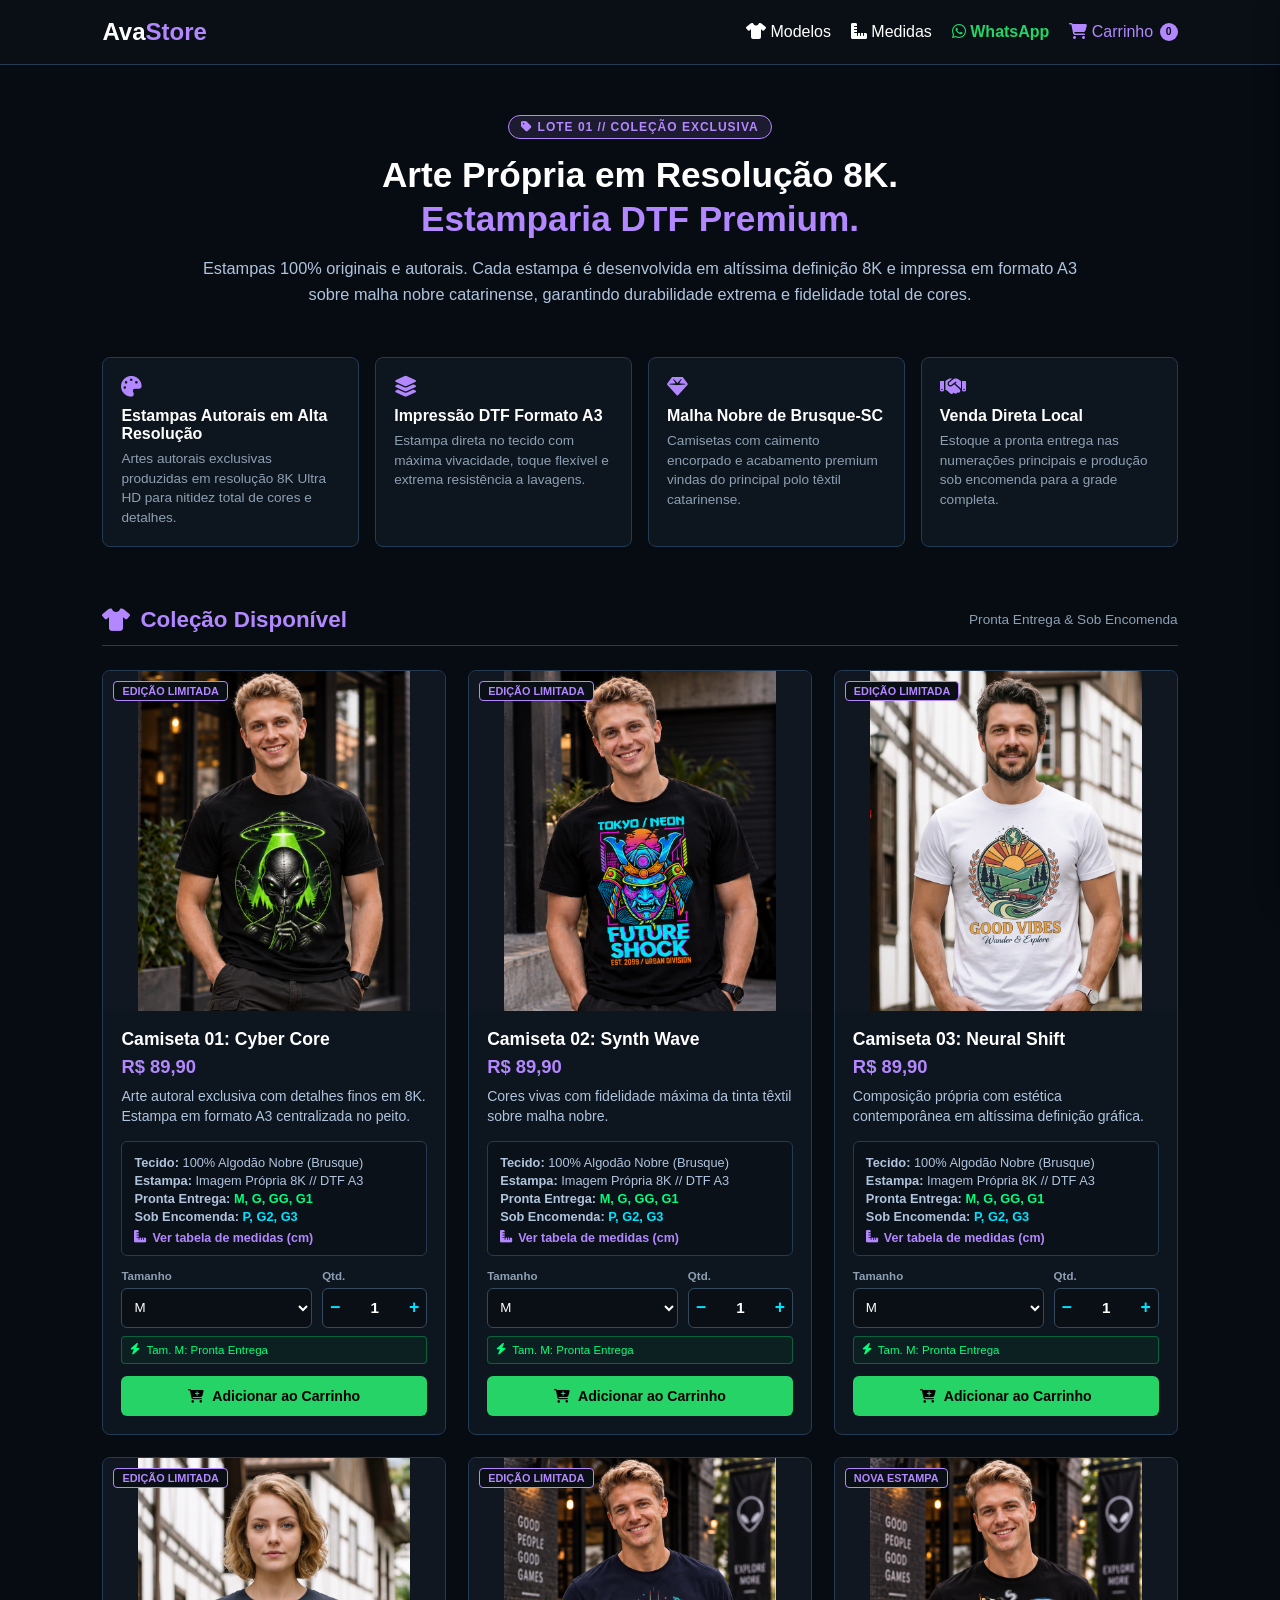
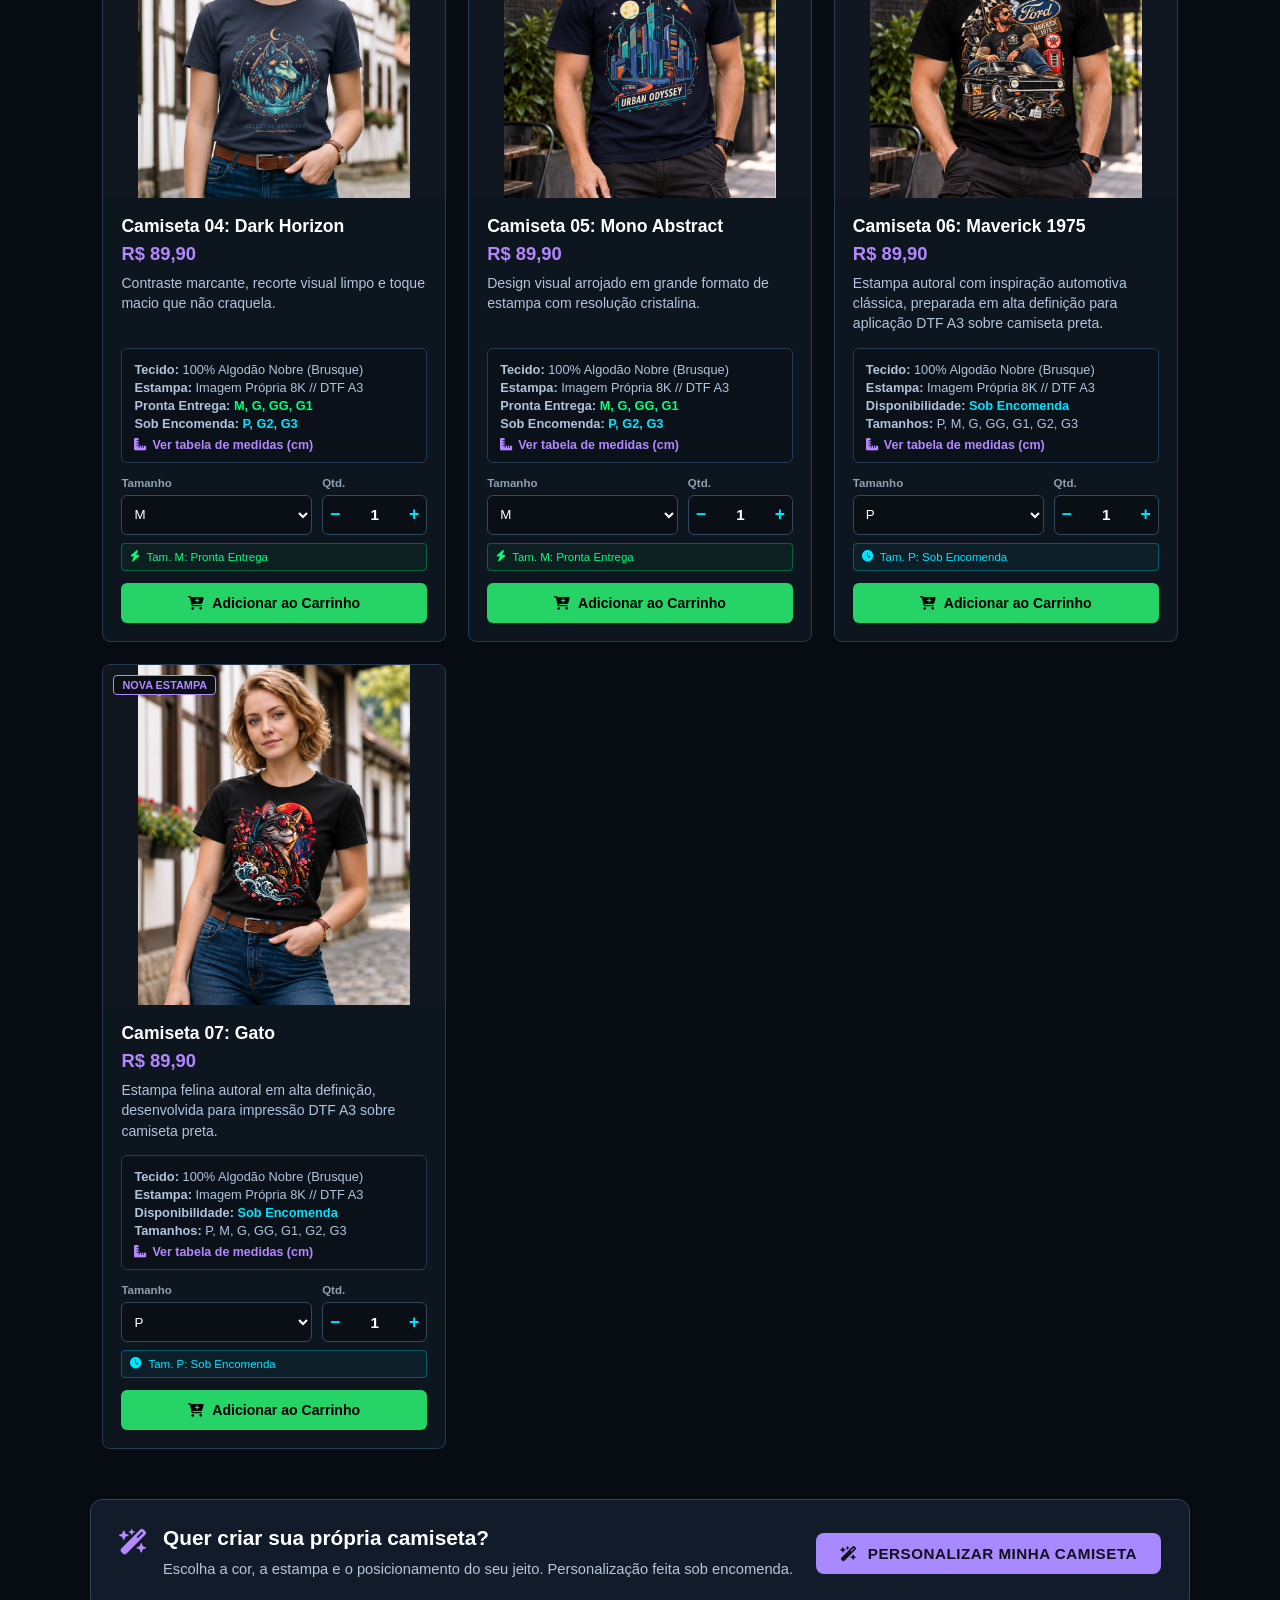
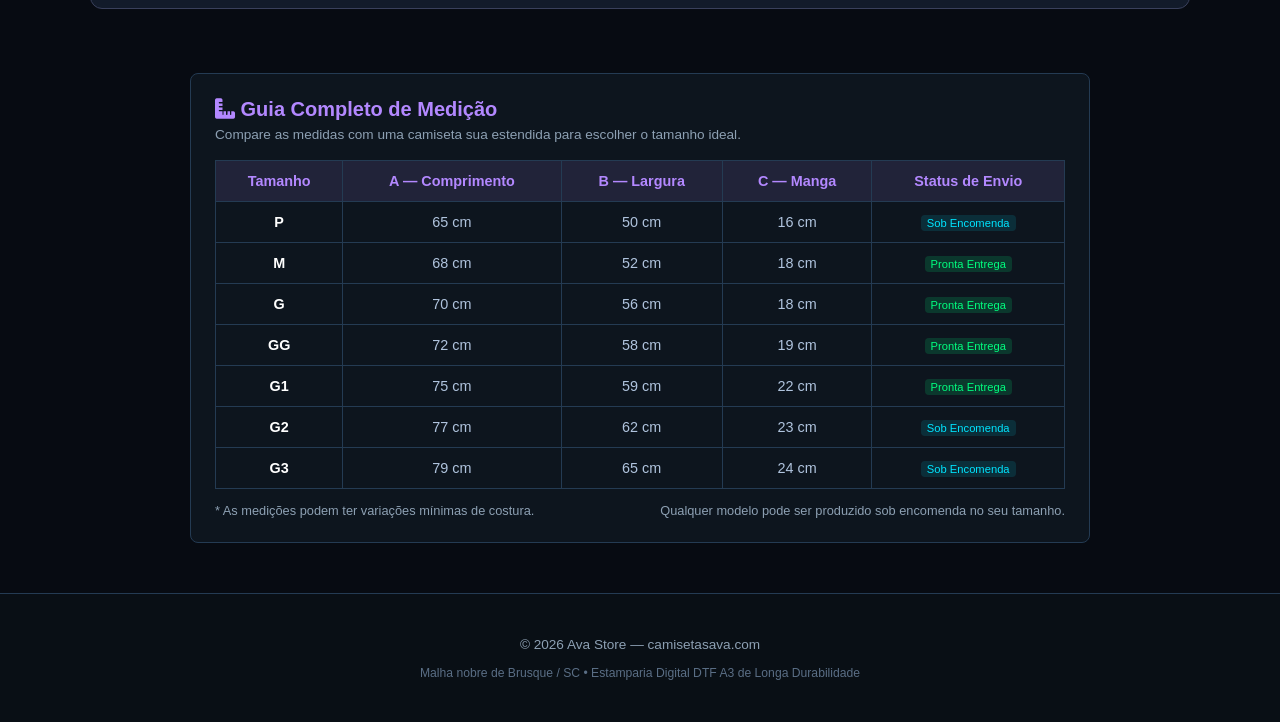
==== index.html @ 1988e378 "Add files via upload" ====
<!DOCTYPE html>
<html lang="pt-BR">
<head>
    <meta charset="UTF-8">
    <meta name="viewport" content="width=device-width, initial-scale=1.0">

    <title>Ava Store | Estampas Autorais & DTF Ultra HD</title>

    <link rel="icon" type="image/x-icon" href="favicon.ico">
    <link rel="shortcut icon" type="image/x-icon" href="favicon.ico">

    <meta property="og:site_name" content="Ava Store">
    <meta property="og:title" content="Ava Store | Estampas Autorais & DTF Ultra HD">
    <meta property="og:description" content="Coleção exclusiva em DTF têxtil de alta definição. Estampas autorais em alta resolução sobre malha nobre.">
    <meta property="og:url" content="https://camisetasava.com/">
    <meta property="og:image" content="https://camisetasava.com/camiseta01.png">
    <meta property="og:type" content="website">
    <meta name="twitter:card" content="summary">

    <link rel="stylesheet" href="style.css">

    <link
        rel="stylesheet"
        href="https://cdnjs.cloudflare.com/ajax/libs/font-awesome/6.4.0/css/all.min.css"
    >

    <style>

        :root {
            --purple-accent: #b388ff;
            --purple-glow: rgba(179,136,255,.25);
            --dark-card: rgba(15,23,32,.85);
            --border-line: #243b53;
        }

        html {
            scroll-behavior: smooth;
        }

        /* =====================================================
           HEADER
        ===================================================== */

        header {
            display:flex;
            justify-content:space-between;
            align-items:center;
            padding:18px 8%;
            background:rgba(10,15,22,.95);
            border-bottom:1px solid #243b53;
            position:relative;
        }

        .nav-links {
            display:flex;
            align-items:center;
            gap:20px;
        }

        .menu-toggle {
            display:none;
            background:none;
            border:none;
            color:#b388ff;
            font-size:1.5rem;
            cursor:pointer;
        }

        .store-cart-count {
            display:inline-flex;
            align-items:center;
            justify-content:center;
            min-width:18px;
            height:18px;
            padding:0 5px;
            margin-left:2px;
            box-sizing:border-box;
            border-radius:20px;
            background:var(--purple-accent);
            color:#0a0f16;
            font-size:.65rem;
            font-weight:800;
            line-height:1;
            vertical-align:middle;
        }

        /* =====================================================
           HERO
        ===================================================== */

        .store-hero {
            padding:50px 8% 30px;
            text-align:center;
            max-width:900px;
            margin:auto;
        }

        .badge-drop {
            display:inline-block;
            background:rgba(179,136,255,.12);
            border:1px solid var(--purple-accent);
            color:var(--purple-accent);
            font-size:.75rem;
            font-weight:700;
            padding:4px 12px;
            border-radius:20px;
            text-transform:uppercase;
            letter-spacing:1px;
            margin-bottom:14px;
        }

        .store-hero h1 {
            font-size:2.2rem;
            color:#fff;
            margin:0 0 14px;
            font-weight:800;
            line-height:1.25;
        }

        .store-hero h1 span {
            color:var(--purple-accent);
        }

        .store-hero p {
            font-size:1.02rem;
            color:#b0c4de;
            line-height:1.6;
            margin:0;
        }

        /* =====================================================
           PROCESSO
        ===================================================== */

        .process-section {
            padding:20px 8% 40px;
            max-width:1100px;
            margin:auto;
        }

        .process-grid {
            display:grid;
            grid-template-columns:repeat(auto-fit,minmax(240px,1fr));
            gap:16px;
        }

        .process-card {
            background:rgba(15,23,32,.85);
            border:1px solid #243b53;
            border-radius:8px;
            padding:18px;
            text-align:left;
        }

        .process-card i {
            font-size:1.3rem;
            color:var(--purple-accent);
            margin-bottom:10px;
            display:block;
        }

        .process-card h4 {
            color:#fff;
            margin:0 0 6px;
            font-size:1rem;
        }

        .process-card p {
            font-size:.85rem;
            color:#8da0b3;
            margin:0;
            line-height:1.45;
        }

        /* =====================================================
           CATÁLOGO
        ===================================================== */

        .catalog-section {
            padding:20px 8% 50px;
            max-width:1100px;
            margin:auto;
        }

        .catalog-header {
            display:flex;
            align-items:center;
            justify-content:space-between;
            margin-bottom:24px;
            border-bottom:1px solid #243b53;
            padding-bottom:12px;
        }

        .catalog-header h2 {
            margin:0;
            color:var(--purple-accent);
            font-size:1.4rem;
            display:flex;
            align-items:center;
            gap:10px;
        }

        .catalog-header span {
            color:#8da0b3;
            font-size:.85rem;
        }

        .catalog-grid {
            display:grid;
            grid-template-columns:repeat(auto-fit,minmax(300px,1fr));
            gap:22px;
        }

        .shirt-card {
            background:rgba(15,23,32,.85);
            border:1px solid #243b53;
            border-radius:8px;
            overflow:hidden;
            display:flex;
            flex-direction:column;
            justify-content:space-between;
            transition:border-color .2s;
        }

        .shirt-card:hover {
            border-color:var(--purple-accent);
        }

        .shirt-thumb {
            width:100%;
            height:340px;
            background:#101721;
            display:flex;
            align-items:center;
            justify-content:center;
            position:relative;
            overflow:hidden;
            cursor:zoom-in;
        }

        .shirt-thumb img {
            width:100%;
            height:100%;
            object-fit:contain;
            padding:10px;
            transition:transform .3s ease;
        }

        .shirt-thumb:hover img {
            transform:scale(1.04);
        }

        .tag-exclusive {
            position:absolute;
            top:10px;
            left:10px;
            background:#0a0f16;
            color:var(--purple-accent);
            border:1px solid var(--purple-accent);
            font-size:.68rem;
            font-weight:700;
            padding:3px 8px;
            border-radius:4px;
            text-transform:uppercase;
            z-index:2;
            pointer-events:none;
        }

        .zoom-hint {
            position:absolute;
            bottom:10px;
            right:10px;
            background:rgba(10,15,22,.8);
            border:1px solid #243b53;
            color:var(--purple-accent);
            font-size:.72rem;
            font-weight:600;
            padding:4px 8px;
            border-radius:4px;
            display:inline-flex;
            align-items:center;
            gap:5px;
            pointer-events:none;
            transition:.2s;
        }

        .shirt-thumb:hover .zoom-hint {
            color:#fff;
            border-color:var(--purple-accent);
        }

        .shirt-content {
            padding:18px;
            display:flex;
            flex-direction:column;
            flex-grow:1;
        }

        .shirt-content h3 {
            color:#fff;
            font-size:1.1rem;
            margin:0 0 6px;
        }

        .shirt-price-tag {
            color:var(--purple-accent);
            font-size:1.15rem;
            font-weight:800;
            margin-bottom:8px;
            display:flex;
            align-items:baseline;
            gap:4px;
        }

        .shirt-price-tag small {
            font-size:.75rem;
            color:#8da0b3;
            font-weight:400;
        }

        .shirt-content .desc {
            font-size:.88rem;
            color:#b0c4de;
            line-height:1.45;
            margin:0 0 14px;
            flex-grow:1;
        }

        .shirt-specs {
            background:rgba(10,15,22,.6);
            border:1px solid #243b53;
            border-radius:6px;
            padding:10px 12px;
            font-size:.8rem;
            color:#b0c4de;
            margin-bottom:14px;
        }

        .shirt-specs div {
            margin:3px 0;
        }

        .badge-pronta-entrega {
            color:#00ff7f;
            font-weight:700;
        }

        .badge-encomenda {
            color:#00e5ff;
            font-weight:600;
        }

        .btn-size-shortcut {
            display:inline-flex;
            align-items:center;
            gap:6px;
            color:var(--purple-accent);
            text-decoration:none;
            font-size:.78rem;
            font-weight:600;
            margin-top:4px;
        }

        .btn-size-shortcut:hover {
            color:#fff;
            text-decoration:underline;
        }

        .product-options {
            display:grid;
            grid-template-columns:1fr 105px;
            gap:10px;
            margin-bottom:8px;
        }

        .product-option label {
            display:block;
            margin-bottom:6px;
            color:#8da0b3;
            font-size:.72rem;
            font-weight:700;
        }

        .product-option select {
            width:100%;
            height:40px;
            box-sizing:border-box;
            background:#0a0f16;
            color:#fff;
            border:1px solid #34495e;
            border-radius:6px;
            padding:8px;
            font-family:inherit;
            outline:none;
            cursor:pointer;
        }

        .product-option select:focus {
            border-color:var(--purple-accent);
        }

        /* Status resumido e enxuto */
        .selected-size-status {
            font-size:.72rem;
            padding:5px 8px;
            border-radius:4px;
            margin-bottom:12px;
            background:rgba(10,15,22,.6);
            border:1px solid #243b53;
            display:flex;
            align-items:center;
            gap:6px;
            min-height:16px;
            white-space:nowrap;
            overflow:hidden;
            text-overflow:ellipsis;
        }

        .selected-size-status.ready {
            color:#00ff7f;
            border-color:rgba(0,255,127,.3);
            background:rgba(0,255,127,.05);
        }

        .selected-size-status.order {
            color:#00e5ff;
            border-color:rgba(0,229,255,.3);
            background:rgba(0,229,255,.05);
        }

        .btn-add-cart {
            width:100%;
            background:#25D366;
            color:#000;
            border:none;
            font-weight:700;
            font-size:.88rem;
            padding:12px;
            border-radius:6px;
            display:flex;
            align-items:center;
            justify-content:center;
            gap:8px;
            cursor:pointer;
            font-family:inherit;
        }

        .btn-add-cart:hover {
            opacity:.9;
        }

        /* =====================================================
           MEDIDAS
        ===================================================== */

        .size-chart-section {
            padding:20px 8% 50px;
            max-width:900px;
            margin:auto;
            scroll-margin-top:80px;
        }

        .size-chart-box {
            background:rgba(15,23,32,.85);
            border:1px solid #243b53;
            border-radius:8px;
            padding:24px;
        }

        .size-chart-header {
            margin-bottom:18px;
        }

        .size-chart-header h3 {
            margin:0 0 6px;
            color:var(--purple-accent);
            font-size:1.25rem;
        }

        .size-chart-header p {
            margin:0;
            font-size:.85rem;
            color:#8da0b3;
        }

        .table-responsive {
            overflow-x:auto;
        }

        .size-table {
            width:100%;
            border-collapse:collapse;
            text-align:center;
            font-size:.9rem;
        }

        .size-table th {
            background:rgba(179,136,255,.12);
            color:var(--purple-accent);
            padding:12px;
            border:1px solid #243b53;
        }

        .size-table td {
            padding:12px;
            border:1px solid #243b53;
            color:#b0c4de;
        }

        .size-table td strong {
            color:#fff;
        }

        .tag-row-pronta {
            font-size:.7rem;
            background:rgba(0,255,127,.15);
            color:#00ff7f;
            padding:2px 6px;
            border-radius:4px;
        }

        .tag-row-encomenda {
            font-size:.7rem;
            background:rgba(0,229,255,.12);
            color:#00e5ff;
            padding:2px 6px;
            border-radius:4px;
        }

        .table-footer-info {
            display:flex;
            justify-content:space-between;
            flex-wrap:wrap;
            margin-top:14px;
            font-size:.8rem;
            color:#8da0b3;
            gap:6px;
        }

        /* =====================================================
           CARRINHO
        ===================================================== */

        .store-cart-overlay {
            position:fixed;
            inset:0;
            background:rgba(0,0,0,.68);
            z-index:4998;
            opacity:0;
            visibility:hidden;
            transition:.25s;
        }

        .store-cart-overlay.active {
            opacity:1;
            visibility:visible;
        }

        .store-cart-panel {
            position:fixed;
            top:0;
            right:-460px;
            width:min(440px,94vw);
            height:100vh;
            background:#0d141d;
            border-left:1px solid #243b53;
            z-index:4999;
            display:flex;
            flex-direction:column;
            transition:right .28s ease;
            box-shadow:-10px 0 30px rgba(0,0,0,.35);
        }

        .store-cart-panel.active {
            right:0;
        }

        .store-cart-header {
            flex:0 0 auto;
            display:flex;
            justify-content:space-between;
            align-items:center;
            padding:18px;
            border-bottom:1px solid #243b53;
        }

        .store-cart-header h3 {
            margin:0;
            color:var(--purple-accent);
            font-size:1.05rem;
        }

        .store-cart-close {
            background:none;
            border:none;
            color:#fff;
            font-size:1.25rem;
            cursor:pointer;
        }

        .mobile-cart-steps {
            display:none;
        }

        .cart-step-items {
            flex:1;
            min-height:0;
            display:flex;
            flex-direction:column;
        }

        .store-cart-items {
            flex:1;
            min-height:0;
            overflow-y:auto;
            padding:14px;
            -webkit-overflow-scrolling:touch;
        }

        .store-cart-empty {
            text-align:center;
            color:#8da0b3;
            padding:45px 15px;
            line-height:1.6;
        }

        .store-cart-empty i {
            display:block;
            font-size:2rem;
            color:#526477;
            margin-bottom:12px;
        }

        .store-cart-item {
            background:rgba(15,23,32,.9);
            border:1px solid #243b53;
            border-radius:6px;
            padding:11px;
            margin-bottom:9px;
        }

        .store-cart-item-top {
            display:flex;
            justify-content:space-between;
            gap:10px;
            align-items:flex-start;
        }

        .store-cart-item h4 {
            color:#fff;
            margin:0 0 6px;
            font-size:.88rem;
        }

        .store-cart-item-info {
            color:#9db0c3;
            font-size:.76rem;
            line-height:1.55;
        }

        /* Tags de disponibilidade no carrinho */
        .store-cart-badge {
            display:inline-flex;
            align-items:center;
            gap:5px;
            font-size:.7rem;
            font-weight:700;
            padding:2px 8px;
            border-radius:4px;
            margin-top:4px;
        }

        .store-cart-ready {
            color:#00ff7f;
            background:rgba(0,255,127,.12);
            border:1px solid rgba(0,255,127,.3);
        }

        .store-cart-order {
            color:#00e5ff;
            background:rgba(0,229,255,.12);
            border:1px solid rgba(0,229,255,.3);
        }

        .store-cart-remove {
            background:none;
            border:none;
            color:#ff647c;
            cursor:pointer;
            padding:5px;
        }

        .cart-items-footer {
            flex:0 0 auto;
            border-top:1px solid #243b53;
            background:#0a1017;
            padding:15px;
        }

        .store-cart-total {
            display:flex;
            justify-content:space-between;
            gap:10px;
            color:#b0c4de;
            font-size:.84rem;
            margin-bottom:6px;
        }

        .store-cart-subtotal {
            display:flex;
            justify-content:space-between;
            gap:10px;
            color:#fff;
            font-size:.95rem;
            font-weight:700;
            margin-bottom:12px;
            padding-top:6px;
            border-top:1px dashed #243b53;
        }

        .mobile-continue-button {
            display:none;
        }

        /* =====================================================
           ETAPA 2 - ENTREGA
        ===================================================== */

        .cart-step-delivery {
            flex:0 0 auto;
            border-top:1px solid #243b53;
            background:#0a1017;
            padding:15px;
        }

        .delivery-title {
            display:none;
        }

        .store-customer-fields {
            display:grid;
            grid-template-columns:1fr 1fr;
            gap:8px;
            margin-bottom:9px;
        }

        .store-customer-field {
            min-width:0;
        }

        .store-customer-field.full {
            grid-column:1 / -1;
        }

        .store-customer-fields input {
            width:100%;
            min-width:0;
            box-sizing:border-box;
            padding:10px;
            background:#101721;
            border:1px solid #34495e;
            border-radius:5px;
            color:#fff;
            outline:none;
            font-family:inherit;
        }

        .store-customer-fields input:focus {
            border-color:var(--purple-accent);
        }

        .store-customer-fields input::placeholder {
            color:#71869a;
        }

        .cep-status {
            grid-column:1 / -1;
            min-height:16px;
            margin:-1px 2px 2px;
            color:#8da0b3;
            font-size:.7rem;
            line-height:1.3;
        }

        .cep-status.searching {
            color:#b388ff;
        }

        .cep-status.success {
            color:#00ff7f;
        }

        .cep-status.warning {
            color:#00e5ff;
        }

        .cep-status.error {
            color:#ff7b8d;
        }

        .store-checkout,
        .mobile-continue-button {
            width:100%;
            border:0;
            border-radius:6px;
            background:#25D366;
            color:#000;
            padding:12px;
            font-weight:800;
            cursor:pointer;
            align-items:center;
            justify-content:center;
            gap:8px;
            font-family:inherit;
        }

        .mobile-back-button {
            display:none;
            width:100%;
            border:1px solid #34495e;
            border-radius:6px;
            background:#101721;
            color:#b0c4de;
            padding:11px;
            font-weight:700;
            cursor:pointer;
            align-items:center;
            justify-content:center;
            gap:8px;
            font-family:inherit;
            margin-bottom:8px;
        }

        .store-clear-cart {
            width:100%;
            margin-top:7px;
            padding:7px;
            background:none;
            border:0;
            color:#71869a;
            cursor:pointer;
            font-family:inherit;
            font-size:.75rem;
        }

        /* =====================================================
           MODAL DE ZOOM EM ALTA DEFINIÇÃO
        ===================================================== */

        .zoom-modal {
            position:fixed;
            inset:0;
            background:rgba(4,7,12,.92);
            backdrop-filter:blur(8px);
            z-index:9999;
            display:flex;
            flex-direction:column;
            align-items:center;
            justify-content:center;
            opacity:0;
            visibility:hidden;
            transition:.22s ease;
            padding:20px;
            box-sizing:border-box;
        }

        .zoom-modal.active {
            opacity:1;
            visibility:visible;
        }

        .zoom-modal-close {
            position:absolute;
            top:20px;
            right:25px;
            background:rgba(15,23,32,.8);
            border:1px solid #243b53;
            color:#fff;
            font-size:1.4rem;
            width:44px;
            height:44px;
            border-radius:50%;
            display:flex;
            align-items:center;
            justify-content:center;
            cursor:pointer;
            transition:.2s;
        }

        .zoom-modal-close:hover {
            color:var(--purple-accent);
            border-color:var(--purple-accent);
        }

        .zoom-modal-content {
            max-width:min(900px, 92vw);
            max-height:80vh;
            display:flex;
            align-items:center;
            justify-content:center;
        }

        .zoom-modal-content img {
            max-width:100%;
            max-height:78vh;
            object-fit:contain;
            border-radius:8px;
            box-shadow:0 15px 40px rgba(0,0,0,.6);
            border:1px solid #243b53;
        }

        .zoom-modal-caption {
            margin-top:14px;
            color:#b0c4de;
            font-size:.9rem;
            text-align:center;
            display:flex;
            flex-direction:column;
            align-items:center;
            gap:4px;
        }

        .zoom-modal-caption strong {
            color:#fff;
            font-size:1.05rem;
        }

        /* =====================================================
           TOAST
        ===================================================== */

        .store-toast {
            position:fixed;
            left:50%;
            bottom:24px;
            transform:translate(-50%,20px);
            background:#141e29;
            border:1px solid var(--purple-accent);
            color:#fff;
            border-radius:6px;
            padding:10px 16px;
            z-index:6000;
            opacity:0;
            visibility:hidden;
            transition:.22s;
            font-size:.82rem;
        }

        .store-toast.active {
            opacity:1;
            visibility:visible;
            transform:translate(-50%,0);
        }

        /* =====================================================
           FOOTER
        ===================================================== */

        footer {
            padding:30px 8%;
            text-align:center;
            border-top:1px solid #243b53;
            font-size:.85rem;
            color:#8da0b3;
            background:rgba(10,15,22,.95);
        }

        footer a {
            color:var(--purple-accent);
            text-decoration:none;
        }

        /* =====================================================
           MOBILE
        ===================================================== */

        @media (max-width:768px) {

            .menu-toggle {
                display:block;
            }

            .nav-links {
                display:none;
                flex-direction:column;
                position:absolute;
                top:100%;
                left:0;
                width:100%;
                background:rgba(10,15,22,.98);
                border-bottom:1px solid #243b53;
                padding:20px 0;
                gap:16px;
                text-align:center;
                box-shadow:0 10px 20px rgba(0,0,0,.5);
                z-index:1000;
            }

            .nav-links.active {
                display:flex;
            }

            .store-hero h1 {
                font-size:1.7rem;
            }

            .size-chart-box {
                padding:16px;
            }

            .product-options {
                grid-template-columns:1fr 95px;
            }

            .store-cart-panel {
                top:0;
                right:-100%;
                width:100%;
                max-width:none;
                height:100vh;
                height:100dvh;
                border-left:none;
                box-shadow:none;
            }

            .store-cart-panel.active {
                right:0;
            }

            .store-cart-header {
                padding:16px 18px;
            }

            .mobile-cart-steps {
                display:flex;
                flex:0 0 auto;
                align-items:center;
                justify-content:center;
                gap:9px;
                padding:10px 15px;
                border-bottom:1px solid #243b53;
                background:#0a1017;
                font-size:.72rem;
                font-weight:700;
            }

            .mobile-step {
                color:#607589;
                transition:.2s;
            }

            .mobile-step.active {
                color:var(--purple-accent);
            }

            .mobile-step-separator {
                color:#415365;
                font-size:.65rem;
            }

            .cart-step-items {
                display:flex;
                flex:1;
                min-height:0;
                flex-direction:column;
            }

            .store-cart-items {
                flex:1;
                min-height:0;
                overflow-y:auto;
                padding:14px 16px;
                -webkit-overflow-scrolling:touch;
            }

            .cart-items-footer {
                flex:0 0 auto;
                padding:14px 16px;
                padding-bottom: calc(14px + env(safe-area-inset-bottom));
            }

            .mobile-continue-button {
                display:flex;
            }

            .cart-step-delivery {
                display:none;
                flex:1;
                min-height:0;
                overflow-y:auto;
                border-top:0;
                padding:18px 16px;
                padding-bottom: calc(20px + env(safe-area-inset-bottom));
                -webkit-overflow-scrolling:touch;
            }

            .store-cart-panel.mobile-delivery-mode .cart-step-items {
                display:none;
            }

            .store-cart-panel.mobile-delivery-mode .cart-step-delivery {
                display:block;
            }

            .delivery-title {
                display:block;
                color:#fff;
                font-size:.95rem;
                margin:0 0 14px;
            }

            .delivery-title i {
                color:var(--purple-accent);
                margin-right:6px;
            }

            .store-customer-fields {
                grid-template-columns:1fr;
                gap:9px;
            }

            .store-customer-field.full,
            .cep-status {
                grid-column:auto;
            }

            .mobile-back-button {
                display:flex;
            }

            .store-checkout {
                margin-top:4px;
            }

            .store-clear-cart {
                display:none;
            }

            .store-toast {
                bottom: calc(18px + env(safe-area-inset-bottom));
                width:calc(100% - 40px);
                box-sizing:border-box;
                text-align:center;
            }
        }

    </style>
</head>

<body>

<!-- =========================================================
     HEADER
========================================================= -->

<header>

    <div class="logo-text">
        Ava<span style="color:#b388ff;">Store</span>
    </div>

    <button
        class="menu-toggle"
        id="menuToggle"
        aria-label="Abrir Menu"
    >
        <i class="fa-solid fa-bars"></i>
    </button>

    <nav class="nav-links" id="navLinks">

        <a href="#catalogo" style="color:white;text-decoration:none;">
            <i class="fa-solid fa-shirt"></i>
            Modelos
        </a>

        <a href="#tabela-medidas" style="color:white;text-decoration:none;">
            <i class="fa-solid fa-ruler-combined"></i>
            Medidas
        </a>

        <a
            href="https://api.whatsapp.com/send?phone=554788714125"
            target="_blank"
            rel="noopener noreferrer"
            style="color:#25D366;text-decoration:none;font-weight:bold;"
        >
            <i class="fa-brands fa-whatsapp"></i>
            WhatsApp
        </a>

        <a
            href="#"
            id="openCartButton"
            style="color:#b388ff;text-decoration:none;"
            aria-label="Abrir carrinho"
        >
            <i class="fa-solid fa-cart-shopping"></i>
            Carrinho
            <span id="cartCount" class="store-cart-count">0</span>
        </a>

    </nav>

</header>

<!-- =========================================================
     HERO
========================================================= -->

<section class="store-hero">

    <span class="badge-drop">
        <i class="fa-solid fa-tag"></i>
        Lote 01 // Coleção Exclusiva
    </span>

    <h1>
        Arte Própria em Resolução 8K.<br>
        <span>Estamparia DTF Premium.</span>
    </h1>

    <p>
        Estampas 100% originais e autorais. Cada estampa é desenvolvida
        em altíssima definição 8K e impressa em formato A3 sobre malha
        nobre catarinense, garantindo durabilidade extrema e fidelidade
        total de cores.
    </p>

</section>

<!-- =========================================================
     PROCESSO
========================================================= -->

<section class="process-section">

    <div class="process-grid">

        <div class="process-card">
            <i class="fa-solid fa-palette"></i>
            <h4>Estampas Autorais em Alta Resolução</h4>
            <p>
                Artes autorais exclusivas produzidas em resolução 8K Ultra HD
                para nitidez total de cores e detalhes.
            </p>
        </div>

        <div class="process-card">
            <i class="fa-solid fa-layer-group"></i>
            <h4>Impressão DTF Formato A3</h4>
            <p>
                Estampa direta no tecido com máxima vivacidade, toque flexível
                e extrema resistência a lavagens.
            </p>
        </div>

        <div class="process-card">
            <i class="fa-solid fa-gem"></i>
            <h4>Malha Nobre de Brusque-SC</h4>
            <p>
                Camisetas com caimento encorpado e acabamento premium vindas
                do principal polo têxtil catarinense.
            </p>
        </div>

        <div class="process-card">
            <i class="fa-solid fa-handshake"></i>
            <h4>Venda Direta Local</h4>
            <p>
                Estoque a pronta entrega nas numerações principais e produção
                sob encomenda para a grade completa.
            </p>
        </div>

    </div>

</section>

<!-- =========================================================
     CATÁLOGO
========================================================= -->

<section id="catalogo" class="catalog-section">

    <div class="catalog-header">

        <h2>
            <i class="fa-solid fa-shirt"></i>
            Coleção Disponível
        </h2>

        <span>
            Pronta Entrega & Sob Encomenda
        </span>

    </div>

    <div class="catalog-grid">

        <!-- =================================================
             CAMISETA 01
        ================================================= -->
        <div
            class="shirt-card"
            data-id="01"
            data-name="Cyber Core"
            data-color="Azul-marinho"
            data-stock-model="true"
            data-price="89.90"
        >

            <div class="shirt-thumb" title="Clique para ampliar detalhes da estampa">

                <span class="tag-exclusive">
                    Edição Limitada
                </span>

                <img
                    src="camiseta01.png"
                    alt="Camiseta 01 - Cyber Core"
                    loading="lazy"
                    decoding="async"
                    onerror="this.src='https://placehold.co/600x750/141b24/b388ff?text=Camiseta+01'"
                >

            </div>

            <div class="shirt-content">

                <h3>Camiseta 01: Cyber Core</h3>

                <div class="shirt-price-tag">
                    R$ 89,90 <small>(P ao GG) · R$ 99,90 (G1 ao G3)</small>
                </div>

                <p class="desc">
                    Arte autoral exclusiva com detalhes finos em 8K.
                    Estampa em formato A3 centralizada no peito.
                </p>

                <div class="shirt-specs">

                    <div>
                        <strong>Tecido:</strong>
                        100% Algodão Nobre (Brusque)
                    </div>

                    <div>
                        <strong>Estampa:</strong>
                        Imagem Própria 8K // DTF A3
                    </div>

                    <div>
                        <strong>Pronta Entrega:</strong>
                        <span class="badge-pronta-entrega">
                            M, G, GG, G1
                        </span>
                    </div>

                    <div>
                        <strong>Sob Encomenda:</strong>
                        <span class="badge-encomenda">
                            P, G2, G3
                        </span>
                    </div>

                    <a href="#tabela-medidas" class="btn-size-shortcut">
                        <i class="fa-solid fa-ruler-combined"></i>
                        Ver tabela de medidas (cm)
                    </a>

                </div>

                <div class="product-options">

                    <div class="product-option">

                        <label>Tamanho</label>

                        <select class="product-size">
                            <option value="P">P</option>
                            <option value="M" selected>M</option>
                            <option value="G">G</option>
                            <option value="GG">GG</option>
                            <option value="G1">G1</option>
                            <option value="G2">G2</option>
                            <option value="G3">G3</option>
                        </select>

                    </div>

                    <div class="product-option">

                        <label>Qtd.</label>

                        <div class="qty-stepper">
                            <button type="button" class="qty-btn btn-minus" aria-label="Diminuir quantidade">−</button>
                            <input class="product-quantity" type="number" value="1" min="1" max="10" readonly>
                            <button type="button" class="qty-btn btn-plus" aria-label="Aumentar quantidade">+</button>
                        </div>

                    </div>

                </div>

                <div class="selected-size-status"></div>

                <button type="button" class="btn-add-cart">
                    <i class="fa-solid fa-cart-plus"></i>
                    Adicionar ao Carrinho
                </button>

            </div>

        </div>

        <!-- =================================================
             CAMISETA 02
        ================================================= -->
        <div
            class="shirt-card"
            data-id="02"
            data-name="Synth Wave"
            data-color="Branca"
            data-stock-model="true"
            data-price="89.90"
        >

            <div class="shirt-thumb" title="Clique para ampliar detalhes da estampa">

                <span class="tag-exclusive">
                    Edição Limitada
                </span>

                <img
                    src="camiseta02.png"
                    alt="Camiseta 02 - Synth Wave"
                    loading="lazy"
                    decoding="async"
                    onerror="this.src='https://placehold.co/600x750/141b24/b388ff?text=Camiseta+02'"
                >

            </div>

            <div class="shirt-content">

                <h3>Camiseta 02: Synth Wave</h3>

                <div class="shirt-price-tag">
                    R$ 89,90 <small>(P ao GG) · R$ 99,90 (G1 ao G3)</small>
                </div>

                <p class="desc">
                    Cores vivas com fidelidade máxima da tinta têxtil
                    sobre malha nobre.
                </p>

                <div class="shirt-specs">

                    <div>
                        <strong>Tecido:</strong>
                        100% Algodão Nobre (Brusque)
                    </div>

                    <div>
                        <strong>Estampa:</strong>
                        Imagem Própria 8K // DTF A3
                    </div>

                    <div>
                        <strong>Pronta Entrega:</strong>
                        <span class="badge-pronta-entrega">
                            M, G, GG, G1
                        </span>
                    </div>

                    <div>
                        <strong>Sob Encomenda:</strong>
                        <span class="badge-encomenda">
                            P, G2, G3
                        </span>
                    </div>

                    <a href="#tabela-medidas" class="btn-size-shortcut">
                        <i class="fa-solid fa-ruler-combined"></i>
                        Ver tabela de medidas (cm)
                    </a>

                </div>

                <div class="product-options">

                    <div class="product-option">

                        <label>Tamanho</label>

                        <select class="product-size">
                            <option value="P">P</option>
                            <option value="M" selected>M</option>
                            <option value="G">G</option>
                            <option value="GG">GG</option>
                            <option value="G1">G1</option>
                            <option value="G2">G2</option>
                            <option value="G3">G3</option>
                        </select>

                    </div>

                    <div class="product-option">

                        <label>Qtd.</label>

                        <div class="qty-stepper">
                            <button type="button" class="qty-btn btn-minus" aria-label="Diminuir quantidade">−</button>
                            <input class="product-quantity" type="number" value="1" min="1" max="10" readonly>
                            <button type="button" class="qty-btn btn-plus" aria-label="Aumentar quantidade">+</button>
                        </div>

                    </div>

                </div>

                <div class="selected-size-status"></div>

                <button type="button" class="btn-add-cart">
                    <i class="fa-solid fa-cart-plus"></i>
                    Adicionar ao Carrinho
                </button>

            </div>

        </div>

        <!-- =================================================
             CAMISETA 03
        ================================================= -->
        <div
            class="shirt-card"
            data-id="03"
            data-name="Neural Shift"
            data-color="Azul-marinho"
            data-stock-model="true"
            data-price="89.90"
        >

            <div class="shirt-thumb" title="Clique para ampliar detalhes da estampa">

                <span class="tag-exclusive">
                    Edição Limitada
                </span>

                <img
                    src="camiseta03.png"
                    alt="Camiseta 03 - Neural Shift"
                    loading="lazy"
                    decoding="async"
                    onerror="this.src='https://placehold.co/600x750/141b24/b388ff?text=Camiseta+03'"
                >

            </div>

            <div class="shirt-content">

                <h3>Camiseta 03: Neural Shift</h3>

                <div class="shirt-price-tag">
                    R$ 89,90 <small>(P ao GG) · R$ 99,90 (G1 ao G3)</small>
                </div>

                <p class="desc">
                    Composição própria com estética contemporânea
                    em altíssima definição gráfica.
                </p>

                <div class="shirt-specs">

                    <div>
                        <strong>Tecido:</strong>
                        100% Algodão Nobre (Brusque)
                    </div>

                    <div>
                        <strong>Estampa:</strong>
                        Imagem Própria 8K // DTF A3
                    </div>

                    <div>
                        <strong>Pronta Entrega:</strong>
                        <span class="badge-pronta-entrega">
                            M, G, GG, G1
                        </span>
                    </div>

                    <div>
                        <strong>Sob Encomenda:</strong>
                        <span class="badge-encomenda">
                            P, G2, G3
                        </span>
                    </div>

                    <a href="#tabela-medidas" class="btn-size-shortcut">
                        <i class="fa-solid fa-ruler-combined"></i>
                        Ver tabela de medidas (cm)
                    </a>

                </div>

                <div class="product-options">

                    <div class="product-option">

                        <label>Tamanho</label>

                        <select class="product-size">
                            <option value="P">P</option>
                            <option value="M" selected>M</option>
                            <option value="G">G</option>
                            <option value="GG">GG</option>
                            <option value="G1">G1</option>
                            <option value="G2">G2</option>
                            <option value="G3">G3</option>
                        </select>

                    </div>

                    <div class="product-option">

                        <label>Qtd.</label>

                        <div class="qty-stepper">
                            <button type="button" class="qty-btn btn-minus" aria-label="Diminuir quantidade">−</button>
                            <input class="product-quantity" type="number" value="1" min="1" max="10" readonly>
                            <button type="button" class="qty-btn btn-plus" aria-label="Aumentar quantidade">+</button>
                        </div>

                    </div>

                </div>

                <div class="selected-size-status"></div>

                <button type="button" class="btn-add-cart">
                    <i class="fa-solid fa-cart-plus"></i>
                    Adicionar ao Carrinho
                </button>

            </div>

        </div>

        <!-- =================================================
             CAMISETA 04
        ================================================= -->
        <div
            class="shirt-card"
            data-id="04"
            data-name="Dark Horizon"
            data-color="Preta"
            data-stock-model="true"
            data-price="89.90"
        >

            <div class="shirt-thumb" title="Clique para ampliar detalhes da estampa">

                <span class="tag-exclusive">
                    Edição Limitada
                </span>

                <img
                    src="camiseta04.png"
                    alt="Camiseta 04 - Dark Horizon"
                    loading="lazy"
                    decoding="async"
                    onerror="this.src='https://placehold.co/600x750/141b24/b388ff?text=Camiseta+04'"
                >

            </div>

            <div class="shirt-content">

                <h3>Camiseta 04: Dark Horizon</h3>

                <div class="shirt-price-tag">
                    R$ 89,90 <small>(P ao GG) · R$ 99,90 (G1 ao G3)</small>
                </div>

                <p class="desc">
                    Contraste marcante, recorte visual limpo
                    e toque macio que não craquela.
                </p>

                <div class="shirt-specs">

                    <div>
                        <strong>Tecido:</strong>
                        100% Algodão Nobre (Brusque)
                    </div>

                    <div>
                        <strong>Estampa:</strong>
                        Imagem Própria 8K // DTF A3
                    </div>

                    <div>
                        <strong>Pronta Entrega:</strong>
                        <span class="badge-pronta-entrega">
                            M, G, GG, G1
                        </span>
                    </div>

                    <div>
                        <strong>Sob Encomenda:</strong>
                        <span class="badge-encomenda">
                            P, G2, G3
                        </span>
                    </div>

                    <a href="#tabela-medidas" class="btn-size-shortcut">
                        <i class="fa-solid fa-ruler-combined"></i>
                        Ver tabela de medidas (cm)
                    </a>

                </div>

                <div class="product-options">

                    <div class="product-option">

                        <label>Tamanho</label>

                        <select class="product-size">
                            <option value="P">P</option>
                            <option value="M" selected>M</option>
                            <option value="G">G</option>
                            <option value="GG">GG</option>
                            <option value="G1">G1</option>
                            <option value="G2">G2</option>
                            <option value="G3">G3</option>
                        </select>

                    </div>

                    <div class="product-option">

                        <label>Qtd.</label>

                        <div class="qty-stepper">
                            <button type="button" class="qty-btn btn-minus" aria-label="Diminuir quantidade">−</button>
                            <input class="product-quantity" type="number" value="1" min="1" max="10" readonly>
                            <button type="button" class="qty-btn btn-plus" aria-label="Aumentar quantidade">+</button>
                        </div>

                    </div>

                </div>

                <div class="selected-size-status"></div>

                <button type="button" class="btn-add-cart">
                    <i class="fa-solid fa-cart-plus"></i>
                    Adicionar ao Carrinho
                </button>

            </div>

        </div>

        <!-- =================================================
             CAMISETA 05
        ================================================= -->
        <div
            class="shirt-card"
            data-id="05"
            data-name="Mono Abstract"
            data-color="Preta"
            data-stock-model="true"
            data-price="89.90"
        >

            <div class="shirt-thumb" title="Clique para ampliar detalhes da estampa">

                <span class="tag-exclusive">
                    Edição Limitada
                </span>

                <img
                    src="camiseta05.png"
                    alt="Camiseta 05 - Mono Abstract"
                    loading="lazy"
                    decoding="async"
                    onerror="this.src='https://placehold.co/600x750/141b24/b388ff?text=Camiseta+05'"
                >

            </div>

            <div class="shirt-content">

                <h3>Camiseta 05: Mono Abstract</h3>

                <div class="shirt-price-tag">
                    R$ 89,90 <small>(P ao GG) · R$ 99,90 (G1 ao G3)</small>
                </div>

                <p class="desc">
                    Design visual arrojado em grande formato
                    de estampa com resolução cristalina.
                </p>

                <div class="shirt-specs">

                    <div>
                        <strong>Tecido:</strong>
                        100% Algodão Nobre (Brusque)
                    </div>

                    <div>
                        <strong>Estampa:</strong>
                        Imagem Própria 8K // DTF A3
                    </div>

                    <div>
                        <strong>Pronta Entrega:</strong>
                        <span class="badge-pronta-entrega">
                            M, G, GG, G1
                        </span>
                    </div>

                    <div>
                        <strong>Sob Encomenda:</strong>
                        <span class="badge-encomenda">
                            P, G2, G3
                        </span>
                    </div>

                    <a href="#tabela-medidas" class="btn-size-shortcut">
                        <i class="fa-solid fa-ruler-combined"></i>
                        Ver tabela de medidas (cm)
                    </a>

                </div>

                <div class="product-options">

                    <div class="product-option">

                        <label>Tamanho</label>

                        <select class="product-size">
                            <option value="P">P</option>
                            <option value="M" selected>M</option>
                            <option value="G">G</option>
                            <option value="GG">GG</option>
                            <option value="G1">G1</option>
                            <option value="G2">G2</option>
                            <option value="G3">G3</option>
                        </select>

                    </div>

                    <div class="product-option">

                        <label>Qtd.</label>

                        <div class="qty-stepper">
                            <button type="button" class="qty-btn btn-minus" aria-label="Diminuir quantidade">−</button>
                            <input class="product-quantity" type="number" value="1" min="1" max="10" readonly>
                            <button type="button" class="qty-btn btn-plus" aria-label="Aumentar quantidade">+</button>
                        </div>

                    </div>

                </div>

                <div class="selected-size-status"></div>

                <button type="button" class="btn-add-cart">
                    <i class="fa-solid fa-cart-plus"></i>
                    Adicionar ao Carrinho
                </button>

            </div>

        </div>

        <!-- =================================================
             CAMISETA 06
        ================================================= -->
        <div
            class="shirt-card"
            data-id="06"
            data-name="Maverick 1975"
            data-color="Preta"
            data-stock-model="false"
            data-price="89.90"
        >

            <div class="shirt-thumb" title="Clique para ampliar detalhes da estampa">

                <span class="tag-exclusive">
                    Nova Estampa
                </span>

                <img
                    src="camiseta06.png"
                    alt="Camiseta 06 - Maverick 1975"
                    loading="lazy"
                    decoding="async"
                    onerror="this.src='https://placehold.co/600x750/141b24/b388ff?text=Camiseta+06'"
                >

            </div>

            <div class="shirt-content">

                <h3>Camiseta 06: Maverick 1975</h3>

                <div class="shirt-price-tag">
                    R$ 89,90 <small>(P ao GG) · R$ 99,90 (G1 ao G3)</small>
                </div>

                <p class="desc">
                    Estampa autoral com inspiração automotiva clássica,
                    preparada em alta definição para aplicação DTF A3
                    sobre camiseta preta.
                </p>

                <div class="shirt-specs">

                    <div>
                        <strong>Tecido:</strong>
                        100% Algodão Nobre (Brusque)
                    </div>

                    <div>
                        <strong>Estampa:</strong>
                        Imagem Própria 8K // DTF A3
                    </div>

                    <div>
                        <strong>Disponibilidade:</strong>
                        <span class="badge-encomenda">
                            Sob Encomenda
                        </span>
                    </div>

                    <div>
                        <strong>Tamanhos:</strong>
                        P, M, G, GG, G1, G2, G3
                    </div>

                    <a href="#tabela-medidas" class="btn-size-shortcut">
                        <i class="fa-solid fa-ruler-combined"></i>
                        Ver tabela de medidas (cm)
                    </a>

                </div>

                <div class="product-options">

                    <div class="product-option">

                        <label>Tamanho</label>

                        <select class="product-size">
                            <option value="P" selected>P</option>
                            <option value="M">M</option>
                            <option value="G">G</option>
                            <option value="GG">GG</option>
                            <option value="G1">G1</option>
                            <option value="G2">G2</option>
                            <option value="G3">G3</option>
                        </select>

                    </div>

                    <div class="product-option">

                        <label>Qtd.</label>

                        <div class="qty-stepper">
                            <button type="button" class="qty-btn btn-minus" aria-label="Diminuir quantidade">−</button>
                            <input class="product-quantity" type="number" value="1" min="1" max="10" readonly>
                            <button type="button" class="qty-btn btn-plus" aria-label="Aumentar quantidade">+</button>
                        </div>

                    </div>

                </div>

                <div class="selected-size-status"></div>

                <button type="button" class="btn-add-cart">
                    <i class="fa-solid fa-cart-plus"></i>
                    Adicionar ao Carrinho
                </button>

            </div>

        </div>

        <!-- =================================================
             CAMISETA 07
        ================================================= -->
        <div
            class="shirt-card"
            data-id="07"
            data-name="Gato"
            data-color="Preta"
            data-stock-model="false"
            data-price="89.90"
        >

            <div class="shirt-thumb" title="Clique para ampliar detalhes da estampa">

                <span class="tag-exclusive">
                    Nova Estampa
                </span>

                <img
                    src="camiseta07.png"
                    alt="Camiseta 07 - Gato"
                    loading="lazy"
                    decoding="async"
                    onerror="this.src='https://placehold.co/600x750/141b24/b388ff?text=Camiseta+07'"
                >

            </div>

            <div class="shirt-content">

                <h3>Camiseta 07: Gato</h3>

                <div class="shirt-price-tag">
                    R$ 89,90 <small>(P ao GG) · R$ 99,90 (G1 ao G3)</small>
                </div>

                <p class="desc">
                    Estampa felina autoral em alta definição,
                    desenvolvida para impressão DTF A3 sobre camiseta preta.
                </p>

                <div class="shirt-specs">

                    <div>
                        <strong>Tecido:</strong>
                        100% Algodão Nobre (Brusque)
                    </div>

                    <div>
                        <strong>Estampa:</strong>
                        Imagem Própria 8K // DTF A3
                    </div>

                    <div>
                        <strong>Disponibilidade:</strong>
                        <span class="badge-encomenda">
                            Sob Encomenda
                        </span>
                    </div>

                    <div>
                        <strong>Tamanhos:</strong>
                        P, M, G, GG, G1, G2, G3
                    </div>

                    <a href="#tabela-medidas" class="btn-size-shortcut">
                        <i class="fa-solid fa-ruler-combined"></i>
                        Ver tabela de medidas (cm)
                    </a>

                </div>

                <div class="product-options">

                    <div class="product-option">

                        <label>Tamanho</label>

                        <select class="product-size">
                            <option value="P" selected>P</option>
                            <option value="M">M</option>
                            <option value="G">G</option>
                            <option value="GG">GG</option>
                            <option value="G1">G1</option>
                            <option value="G2">G2</option>
                            <option value="G3">G3</option>
                        </select>

                    </div>

                    <div class="product-option">

                        <label>Qtd.</label>

                        <div class="qty-stepper">
                            <button type="button" class="qty-btn btn-minus" aria-label="Diminuir quantidade">−</button>
                            <input class="product-quantity" type="number" value="1" min="1" max="10" readonly>
                            <button type="button" class="qty-btn btn-plus" aria-label="Aumentar quantidade">+</button>
                        </div>

                    </div>

                </div>

                <div class="selected-size-status"></div>

                <button type="button" class="btn-add-cart">
                    <i class="fa-solid fa-cart-plus"></i>
                    Adicionar ao Carrinho
                </button>

            </div>

        </div>

    </div>

</section>

<!-- =========================================================
     ACESSO À PERSONALIZAÇÃO (APÓS O CATÁLOGO)
========================================================= -->
<section aria-label="Personalização de camisetas" style="max-width:1100px;margin:0 auto 44px;padding:0 20px;">
    <div style="display:flex;flex-wrap:wrap;align-items:center;justify-content:space-between;gap:20px;padding:26px 28px;background:#121b2a;border:1px solid #39405b;border-radius:12px;">
        <div style="display:flex;align-items:flex-start;gap:15px;flex:1 1 270px;">
            <i class="fa-solid fa-wand-magic-sparkles" aria-hidden="true" style="font-size:1.6rem;color:#b58aff;margin-top:3px;"></i>
            <div>
                <h2 style="margin:0 0 8px;color:#fff;font-size:1.3rem;">Quer criar sua própria camiseta?</h2>
                <p style="margin:0;color:#b6c6db;line-height:1.6;font-size:.92rem;">Escolha a cor, a estampa e o posicionamento do seu jeito. Personalização feita sob encomenda.</p>
            </div>
        </div>
        <button type="button" class="btn-open-customizer" id="btnOpenCustomizer" style="background:#a989ff;color:#10101a;box-shadow:none;margin-top:0;justify-content:center;flex:0 1 auto;max-width:100%;white-space:normal;text-align:center;">
            <i class="fa-solid fa-wand-magic-sparkles" aria-hidden="true"></i> Personalizar minha camiseta
        </button>
    </div>
</section>

<!-- =========================================================
     TABELA DE MEDIDAS
========================================================= -->

<section id="tabela-medidas" class="size-chart-section">

    <div class="size-chart-box">

        <div class="size-chart-header">

            <h3>
                <i class="fa-solid fa-ruler-combined"></i>
                Guia Completo de Medição
            </h3>

            <p>
                Compare as medidas com uma camiseta sua estendida
                para escolher o tamanho ideal.
            </p>

        </div>

        <div class="table-responsive">

            <table class="size-table">

                <thead>

                    <tr>
                        <th>Tamanho</th>
                        <th>A — Comprimento</th>
                        <th>B — Largura</th>
                        <th>C — Manga</th>
                        <th>Status de Envio</th>
                    </tr>

                </thead>

                <tbody>

                    <tr>
                        <td><strong>P</strong></td>
                        <td>65 cm</td>
                        <td>50 cm</td>
                        <td>16 cm</td>
                        <td>
                            <span class="tag-row-encomenda">
                                Sob Encomenda
                            </span>
                        </td>
                    </tr>

                    <tr>
                        <td><strong>M</strong></td>
                        <td>68 cm</td>
                        <td>52 cm</td>
                        <td>18 cm</td>
                        <td>
                            <span class="tag-row-pronta">
                                Pronta Entrega
                            </span>
                        </td>
                    </tr>

                    <tr>
                        <td><strong>G</strong></td>
                        <td>70 cm</td>
                        <td>56 cm</td>
                        <td>18 cm</td>
                        <td>
                            <span class="tag-row-pronta">
                                Pronta Entrega
                            </span>
                        </td>
                    </tr>

                    <tr>
                        <td><strong>GG</strong></td>
                        <td>72 cm</td>
                        <td>58 cm</td>
                        <td>19 cm</td>
                        <td>
                            <span class="tag-row-pronta">
                                Pronta Entrega
                            </span>
                        </td>
                    </tr>

                    <tr>
                        <td><strong>G1</strong></td>
                        <td>75 cm</td>
                        <td>59 cm</td>
                        <td>22 cm</td>
                        <td>
                            <span class="tag-row-pronta">
                                Pronta Entrega
                            </span>
                        </td>
                    </tr>

                    <tr>
                        <td><strong>G2</strong></td>
                        <td>77 cm</td>
                        <td>62 cm</td>
                        <td>23 cm</td>
                        <td>
                            <span class="tag-row-encomenda">
                                Sob Encomenda
                            </span>
                        </td>
                    </tr>

                    <tr>
                        <td><strong>G3</strong></td>
                        <td>79 cm</td>
                        <td>65 cm</td>
                        <td>24 cm</td>
                        <td>
                            <span class="tag-row-encomenda">
                                Sob Encomenda
                            </span>
                        </td>
                    </tr>

                </tbody>

            </table>

        </div>

        <div class="table-footer-info">

            <span>
                * As medições podem ter variações mínimas de costura.
            </span>

            <span>
                Qualquer modelo pode ser produzido sob encomenda no seu tamanho.
            </span>

        </div>

    </div>

</section>

<!-- =========================================================
     FOOTER
========================================================= -->

<footer>

    <p>
        © 2026 Ava Store — camisetasava.com
    </p>

    <p style="margin-top:4px;font-size:.76rem;color:#5a6e85;">
        Malha nobre de Brusque / SC •
        Estamparia Digital DTF A3 de Longa Durabilidade
    </p>

</footer>

<!-- =========================================================
     OVERLAY
========================================================= -->

<div
    class="store-cart-overlay"
    id="cartOverlay"
></div>

<!-- =========================================================
     CARRINHO
========================================================= -->

<aside
    class="store-cart-panel"
    id="cartPanel"
>

    <!-- CABEÇALHO -->

    <div class="store-cart-header">

        <h3>
            <i class="fa-solid fa-cart-shopping"></i>
            Seu Carrinho
        </h3>

        <button
            type="button"
            class="store-cart-close"
            id="closeCartButton"
            aria-label="Fechar carrinho"
        >
            <i class="fa-solid fa-xmark"></i>
        </button>

    </div>

    <!-- INDICADOR MOBILE -->

    <div class="mobile-cart-steps">

        <span
            class="mobile-step active"
            id="mobileStepCart"
        >
            <i class="fa-solid fa-cart-shopping"></i>
            Carrinho
        </span>

        <span class="mobile-step-separator">
            <i class="fa-solid fa-chevron-right"></i>
        </span>

        <span
            class="mobile-step"
            id="mobileStepDelivery"
        >
            <i class="fa-solid fa-location-dot"></i>
            Entrega
        </span>

    </div>

    <!-- ETAPA 1 - CARRINHO -->

    <div
        class="cart-step-items"
        id="cartStepItems"
    >

        <div
            class="store-cart-items"
            id="cartItems"
        ></div>

        <div class="cart-items-footer">

            <div class="store-cart-total">

                <span>
                    Quantidade total
                </span>

                <strong id="cartTotal">
                    0 camiseta(s)
                </strong>

            </div>

            <div class="store-cart-subtotal">

                <span>
                    Subtotal estimado
                </span>

                <strong id="cartSubtotal" style="color:var(--purple-accent);">
                    R$ 0,00
                </strong>

            </div>


            <!-- Frete: estrutura pronta para modalidades futuras -->
            <div class="store-cart-subtotal" style="align-items:center;gap:12px;">
                <label for="shippingMethod">Frete</label>
                <select id="shippingMethod" aria-label="Modalidade de frete" style="max-width:240px;width:100%;background:#0d1622;color:#fff;border:1px solid #34455e;border-radius:7px;padding:9px;">
                    <option value="seller" selected>A combinar com o vendedor</option>
                </select>
            </div>
            <p style="color:#9fb0c5;font-size:.78rem;margin:5px 0 14px;">Frete calculado e confirmado pelo WhatsApp. Não incluído no subtotal.</p>

            <button
                type="button"
                class="mobile-continue-button"
                id="continueToDeliveryButton"
            >
                Continuar para Entrega
                <i class="fa-solid fa-arrow-right"></i>
            </button>

            <button
                type="button"
                class="store-clear-cart"
                id="clearCartButton"
            >
                Esvaziar carrinho
            </button>

        </div>

    </div>

    <!-- ETAPA 2 - ENDEREÇO -->

    <div
        class="cart-step-delivery"
        id="cartStepDelivery"
    >

        <h4 class="delivery-title">
            <i class="fa-solid fa-location-dot"></i>
            Dados para Entrega
        </h4>

        <div class="store-customer-fields">

            <div class="store-customer-field full">

                <input
                    type="text"
                    id="customerName"
                    placeholder="Nome completo"
                    autocomplete="name"
                >

            </div>

            <div class="store-customer-field full">

                <input
                    type="text"
                    id="customerCep"
                    placeholder="CEP"
                    inputmode="numeric"
                    autocomplete="postal-code"
                    maxlength="9"
                >

            </div>

            <div
                class="cep-status"
                id="cepStatus"
                aria-live="polite"
            ></div>

            <div class="store-customer-field full">

                <input
                    type="text"
                    id="customerStreet"
                    placeholder="Rua / Logradouro"
                    autocomplete="address-line1"
                >

            </div>

            <div class="store-customer-field">

                <input
                    type="text"
                    id="customerNumber"
                    placeholder="Número"
                >

            </div>

            <div class="store-customer-field">

                <input
                    type="text"
                    id="customerNeighborhood"
                    placeholder="Bairro"
                >

            </div>

            <div class="store-customer-field">

                <input
                    type="text"
                    id="customerCity"
                    placeholder="Cidade"
                    autocomplete="address-level2"
                >

            </div>

            <div class="store-customer-field">

                <input
                    type="text"
                    id="customerState"
                    placeholder="UF"
                    autocomplete="address-level1"
                    maxlength="2"
                >

            </div>

            <div class="store-customer-field full">

                <input
                    type="text"
                    id="customerComplement"
                    placeholder="Bloco / Apto / Complemento (opcional)"
                >

            </div>

        </div>

        <button
            type="button"
            class="mobile-back-button"
            id="backToCartButton"
        >
            <i class="fa-solid fa-arrow-left"></i>
            Voltar ao Carrinho
        </button>

        <button
            type="button"
            class="store-checkout"
            id="checkoutButton"
        >
            <i class="fa-brands fa-whatsapp"></i>
            Finalizar pedido no WhatsApp
        </button>

    </div>

</aside>

<!-- =========================================================
     MODAL DE ZOOM EM ALTA DEFINIÇÃO
========================================================= -->

<div class="zoom-modal" id="zoomModal" role="dialog" aria-modal="true" aria-label="Visualização em Alta Definição">
    <button type="button" class="zoom-modal-close" id="zoomModalClose" aria-label="Fechar zoom">
        <i class="fa-solid fa-xmark"></i>
    </button>
    <div class="zoom-modal-content">
        <img id="zoomModalImage" src="" alt="Estampa em alta resolução">
    </div>
    <div class="zoom-modal-caption" id="zoomModalCaption"></div>
</div>

<!-- =========================================================
     MODAL DO PERSONALIZADOR
========================================================= -->

<div class="custom-modal" id="customModal" role="dialog" aria-modal="true" aria-label="Personalize sua camiseta">
    <div class="custom-modal-dialog">
        <div class="custom-modal-header">
            <h3><i class="fa-solid fa-wand-magic-sparkles"></i> Monte sua Camiseta Sob Encomenda</h3>
            <button type="button" class="custom-modal-close" id="btnCloseCustomizer" aria-label="Fechar">&times;</button>
        </div>

        <div class="custom-modal-body">
            <div class="custom-notice-badge">
                <i class="fa-solid fa-clock"></i>
                <span><strong>Sob Encomenda:</strong> Produção e estamparia DTF em até 49,5 cm de largura. Prazo de confecção: 3 a 5 dias úteis.</span>
            </div>

            <!-- Coluna Visual: Palco da Camiseta -->
            <div>
                <div class="custom-view-toggle">
                    <button type="button" class="btn-toggle-view active" data-view="front">Frente</button>
                    <button type="button" class="btn-toggle-view" data-view="back">Costas</button>
                </div>

                <div class="custom-stage" id="customStage">
                    <img id="customMockupBase" class="custom-stage-bg" src="custom/camisetas/preto-frente.png" alt="Camiseta Base" onerror="this.src='camiseta04.png'">
                    
                    <div class="custom-print-box" id="customPrintBox">
                        <div class="custom-placed-art" id="customPlacedArt">
                            <img id="customArtImg" src="custom/estampas/estampa01.png" alt="Estampa Prévia" onerror="this.src='camiseta01.png'">
                        </div>
                    </div>
                </div>
                <small style="display:block; text-align:center; color:var(--text-muted); margin-top:6px; font-size:0.75rem;">
                    <i class="fa-solid fa-arrows-up-down-left-right"></i> Arraste a imagem para definir a posição
                </small>
            </div>

            <!-- Coluna de Controles -->
            <div class="custom-settings">
                <!-- 1. Paleta de Cores (23 Cores do Catálogo) -->
                <div class="custom-field">
                    <label>1. Escolha a Cor: <span id="lblSelectedColor" style="color:var(--cyan-accent, #00e5ff); text-transform:none; font-weight:800;">Preto</span></label>
                    <div class="custom-color-swatches" id="swatchesContainer">
                        <button type="button" class="swatch-btn active" data-color="Preto" data-front="custom/camisetas/preto-frente.png" data-back="custom/camisetas/preto-costas.png" style="background:#111111;" title="Preto"></button>
                        <button type="button" class="swatch-btn" data-color="Branco" data-front="custom/camisetas/branco-frente.png" data-back="custom/camisetas/branco-costas.png" style="background:#ffffff;" title="Branco"></button>
                        <button type="button" class="swatch-btn" data-color="Off White" data-front="custom/camisetas/offwhite-frente.png" data-back="custom/camisetas/offwhite-costas.png" style="background:#f7f2e7;" title="Off White"></button>
                        <button type="button" class="swatch-btn" data-color="Mescla" data-front="custom/camisetas/mescla-frente.png" data-back="custom/camisetas/mescla-costas.png" style="background:#d1d5db;" title="Mescla"></button>
                        <button type="button" class="swatch-btn" data-color="Chumbo" data-front="custom/camisetas/chumbo-frente.png" data-back="custom/camisetas/chumbo-costas.png" style="background:#55595f;" title="Chumbo"></button>
                        <button type="button" class="swatch-btn" data-color="Marinho" data-front="custom/camisetas/marinho-frente.png" data-back="custom/camisetas/marinho-costas.png" style="background:#1b325f;" title="Marinho"></button>
                        <button type="button" class="swatch-btn" data-color="Royal" data-front="custom/camisetas/royal-frente.png" data-back="custom/camisetas/royal-costas.png" style="background:#124ce3;" title="Royal"></button>
                        <button type="button" class="swatch-btn" data-color="Turquesa" data-front="custom/camisetas/turquesa-frente.png" data-back="custom/camisetas/turquesa-costas.png" style="background:#00c5eb;" title="Turquesa"></button>
                        <button type="button" class="swatch-btn" data-color="Azul Claro" data-front="custom/camisetas/azulclaro-frente.png" data-back="custom/camisetas/azulclaro-costas.png" style="background:#b8e2f2;" title="Azul Claro"></button>
                        <button type="button" class="swatch-btn" data-color="Verde Água" data-front="custom/camisetas/verdeagua-frente.png" data-back="custom/camisetas/verdeagua-costas.png" style="background:#c8ede7;" title="Verde Água"></button>
                        <button type="button" class="swatch-btn" data-color="Verde Bandeira" data-front="custom/camisetas/verdebandeira-frente.png" data-back="custom/camisetas/verdebandeira-costas.png" style="background:#13933c;" title="Verde Bandeira"></button>
                        <button type="button" class="swatch-btn" data-color="Militar" data-front="custom/camisetas/militar-frente.png" data-back="custom/camisetas/militar-costas.png" style="background:#3d5e4a;" title="Militar"></button>
                        <button type="button" class="swatch-btn" data-color="Amarelo" data-front="custom/camisetas/amarelo-frente.png" data-back="custom/camisetas/amarelo-costas.png" style="background:#ffc700;" title="Amarelo"></button>
                        <button type="button" class="swatch-btn" data-color="Amarelo Claro" data-front="custom/camisetas/amareloclaro-frente.png" data-back="custom/camisetas/amareloclaro-costas.png" style="background:#fff099;" title="Amarelo Claro"></button>
                        <button type="button" class="swatch-btn" data-color="Laranja" data-front="custom/camisetas/laranja-frente.png" data-back="custom/camisetas/laranja-costas.png" style="background:#f36422;" title="Laranja"></button>
                        <button type="button" class="swatch-btn" data-color="Coral" data-front="custom/camisetas/coral-frente.png" data-back="custom/camisetas/coral-costas.png" style="background:#f6947b;" title="Coral"></button>
                        <button type="button" class="swatch-btn" data-color="Vermelho" data-front="custom/camisetas/vermelho-frente.png" data-back="custom/camisetas/vermelho-costas.png" style="background:#d81e28;" title="Vermelho"></button>
                        <button type="button" class="swatch-btn" data-color="Bordô" data-front="custom/camisetas/bordo-frente.png" data-back="custom/camisetas/bordo-costas.png" style="background:#872033;" title="Bordô"></button>
                        <button type="button" class="swatch-btn" data-color="Roxo" data-front="custom/camisetas/roxo-frente.png" data-back="custom/camisetas/roxo-costas.png" style="background:#863b7c;" title="Roxo"></button>
                        <button type="button" class="swatch-btn" data-color="Chiclete" data-front="custom/camisetas/chiclete-frente.png" data-back="custom/camisetas/chiclete-costas.png" style="background:#f7b2cb;" title="Chiclete"></button>
                        <button type="button" class="swatch-btn" data-color="Pink" data-front="custom/camisetas/pink-frente.png" data-back="custom/camisetas/pink-costas.png" style="background:#ee3f8e;" title="Pink"></button>
                        <button type="button" class="swatch-btn" data-color="Marrom" data-front="custom/camisetas/marrom-frente.png" data-back="custom/camisetas/marrom-costas.png" style="background:#693b2b;" title="Marrom"></button>
                        <button type="button" class="swatch-btn" data-color="Areia" data-front="custom/camisetas/areia-frente.png" data-back="custom/camisetas/areia-costas.png" style="background:#c1ab94;" title="Areia"></button>
                    </div>
                </div>

                <!-- 2. Tamanho -->
                <div class="custom-field">
                    <label>2. Tamanho da Camiseta — <span id="customSizePrice">R$ 104,90</span></label>
                    <select id="customSelectedSize">
                        <option value="P">P</option>
                        <option value="M" selected>M</option>
                        <option value="G">G</option>
                        <option value="GG">GG</option>
                        <option value="G1">G1</option>
                        <option value="G2">G2</option>
                        <option value="G3">G3</option>
                    </select>
                </div>

                <!-- 3. Escolha da Estampa -->
                <div class="custom-field">
                    <label>3. Escolha a Estampa</label>
                    <select id="customDesignSelect">
                        <option value="custom/estampas/estampa01.png" data-name="Cyber Core">01: Cyber Core</option>
                        <option value="custom/estampas/estampa02.png" data-name="Synth Wave">02: Synth Wave</option>
                        <option value="custom/estampas/estampa03.png" data-name="Neural Shift">03: Neural Shift</option>
                        <option value="custom/estampas/estampa04.png" data-name="Dark Horizon">04: Dark Horizon</option>
                        <option value="custom/estampas/estampa05.png" data-name="Mono Abstract">05: Mono Abstract</option>
                        <option value="custom/estampas/estampa06.png" data-name="Maverick 1975">06: Maverick 1975</option>
                        <option value="custom/estampas/estampa07.png" data-name="Gato">07: Gato</option>
                        <option value="custom_upload">-- Enviar Minha Imagem / Logo --</option>
                    </select>
                    <input type="file" id="customArtUpload" accept="image/*" style="display:none; margin-top:8px;">
                </div>

                <!-- 4. Tamanho Visual da Estampa (Pequeno, Médio, Grande) com min=7 e max=17 -->
                <div class="custom-field">
                    <label>4. Tamanho da Estampa: <span id="lblArtSizeText" style="color:var(--cyan-accent, #00e5ff); text-transform:none; font-weight:800;">Médio</span></label>
                    <div class="slider-group">
                        <input type="range" id="sliderArtWidth" min="5" max="12" step="0.5" value="12">
                    </div>
                    <div style="display:flex; justify-content:space-between; color:var(--text-muted); font-size:0.7rem; margin-top:4px;">
                        <span>Pequeno</span>
                        <span>Médio</span>
                        <span>Grande</span>
                    </div>
                </div>

                <button type="button" class="btn" id="btnConfirmCustomItem" style="margin-top:10px; width:100%; border:none; cursor:pointer;">
                    <i class="fa-solid fa-cart-plus"></i> Adicionar Personalizada ao Carrinho
                </button>
            </div>
        </div>
    </div>
</div>

<!-- =========================================================
     TOAST
========================================================= -->

<div
    class="store-toast"
    id="storeToast"
>
    Produto adicionado ao carrinho.
</div>

<!-- =========================================================
     JAVASCRIPT COMPLETO E INTEGRADO
========================================================= -->

<script src="script.js" defer></script>

<!-- =========================================================
     MENU MOBILE
========================================================= -->

<script>

    const navLinks =
        document.getElementById("navLinks");

    const menuToggle =
        document.getElementById("menuToggle");

    const headerEl =
        document.querySelector("header");

    function toggleMenu() {
        navLinks.classList.toggle("active");
    }

    function closeMenu() {
        navLinks.classList.remove("active");
    }

    menuToggle.addEventListener("click", function (e) {
        e.stopPropagation();
        toggleMenu();
    });

    navLinks.querySelectorAll("a:not(#openCartButton)").forEach(function (link) {
        link.addEventListener("click", function () {
            closeMenu();
        });
    });

    function handleOutsideClick(e) {
        if (
            navLinks.classList.contains("active") &&
            !headerEl.contains(e.target)
        ) {
            closeMenu();
        }
    }

    document.addEventListener("click", handleOutsideClick);
    document.addEventListener("touchstart", handleOutsideClick, { passive: true });

</script>

<!-- =========================================================
     TAWK.TO
========================================================= -->

<script type="text/javascript">

    var Tawk_API =
        Tawk_API || {};

    var Tawk_LoadStart =
        new Date();

    (function () {

        var s1 =
            document.createElement(
                "script"
            );

        var s0 =
            document.getElementsByTagName(
                "script"
            )[0];

        s1.async =
            true;

        s1.src =
            "https://embed.tawk.to/6a8e80e77f08c0344498aca5/1k0uaf2bu";

        s1.charset =
            "UTF-8";

        s1.setAttribute(
            "crossorigin",
            "*"
        );

        s0.parentNode.insertBefore(
            s1,
            s0
        );

    })();

</script>

</body>
</html>
---- style.css ----
:root {
    --bg-dark: #070b12;
    --bg-card: rgba(15, 23, 42, 0.75);
    --border-color: rgba(56, 189, 248, 0.15);
    --primary-blue: #0284c7;
    --cyan-accent: #00e5ff;
    --alien-green: #00ff7f;
    --text-main: #f8fafc;
    --text-muted: #94a3b8;
}

body {
    background-color: var(--bg-dark);
    color: var(--text-main);
    font-family: 'Plus Jakarta Sans', sans-serif;
    margin: 0;
    padding: 0;
}

header {
    padding: 20px 8%;
    display: flex;
    justify-content: space-between;
    align-items: center;
    border-bottom: 1px solid var(--border-color);
    background: rgba(7, 11, 18, 0.85);
}

.logo-text { 
    font-family: 'Space Grotesk', sans-serif; 
    font-size: 1.5rem; 
    font-weight: 700; 
    color: #fff; 
}

.logo-text span { 
    color: var(--cyan-accent); 
}

.hero { 
    padding: 80px 20px; 
    text-align: center; 
}

.hero h1 { 
    font-size: 2.5rem; 
    margin-bottom: 10px; 
}

/* ==========================================
   GRID E CARDS DA PÁGINA INICIAL (INDEX)
   ========================================== */
.products-grid { 
    display: grid; 
    grid-template-columns: repeat(auto-fit, minmax(260px, 1fr)); 
    gap: 20px; 
    padding: 20px 8%; 
    align-items: stretch;
}

.products-grid .card {
    text-align: center;
    display: flex;
    flex-direction: column;
    align-items: center;
}

.products-grid .card p {
    flex-grow: 1;
    margin-bottom: 24px;
}

.products-grid .card .btn {
    margin-top: auto;
}

/* ==========================================
   ESTILO GERAL DO CARD (PÁGINAS INTERNAS & GLOBAL)
   ========================================== */
.card { 
    background: var(--bg-card); 
    border: 1px solid var(--border-color); 
    padding: 30px; 
    border-radius: 15px; 
    box-sizing: border-box; 
    width: 100%;
}

.card h3 {
    margin-top: 0;
    margin-bottom: 12px;
}

.card p {
    color: var(--text-muted);
    font-size: 0.95rem;
    line-height: 1.5;
}

/* Container do Vídeo Responsivo */
.card div[style*="aspect-ratio"] {
    width: 100% !important;
}

.btn { 
    display: inline-block; 
    padding: 10px 24px; 
    background: var(--cyan-accent); 
    color: #000; 
    border-radius: 5px; 
    text-decoration: none; 
    font-weight: bold; 
    transition: background 0.2s ease, transform 0.2s ease;
}

.btn:hover { 
    background: #00b8cc; 
    transform: translateY(-2px);
}

/* ==========================================
   CONTROLE DE QUANTIDADE PERSONALIZADO (- / +)
   ========================================== */
.qty-stepper {
    display: flex;
    align-items: center;
    height: 40px;
    background: #0a0f16;
    border: 1px solid #34495e;
    border-radius: 6px;
    overflow: hidden;
    box-sizing: border-box;
}

.qty-stepper:focus-within {
    border-color: var(--cyan-accent);
}

.qty-btn {
    width: 34px;
    height: 100%;
    background: none;
    border: none;
    color: var(--cyan-accent);
    font-size: 1.1rem;
    font-weight: 700;
    cursor: pointer;
    display: flex;
    align-items: center;
    justify-content: center;
    transition: background 0.15s, color 0.15s;
    user-select: none;
    -webkit-tap-highlight-color: transparent;
}

.qty-btn:hover {
    background: rgba(0, 229, 255, 0.15);
    color: #fff;
}

.qty-btn:active {
    background: rgba(0, 229, 255, 0.3);
}

.qty-stepper input.product-quantity {
    width: 100% !important;
    height: 100% !important;
    border: none !important;
    background: transparent !important;
    color: #fff !important;
    font-weight: 700;
    font-size: 0.95rem;
    text-align: center;
    outline: none;
    padding: 0 !important;
    -moz-appearance: textfield;
}

.qty-stepper input.product-quantity::-webkit-outer-spin-button,
.qty-stepper input.product-quantity::-webkit-inner-spin-button {
    -webkit-appearance: none;
    margin: 0;
}

/* ==========================================
   PERSONALIZADOR DE CAMISETAS (CUSTOMIZER)
   ========================================== */

/* Botão de Destaque / CTA */
.btn-open-customizer {
    display: inline-flex;
    align-items: center;
    gap: 10px;
    background: var(--cyan-accent);
    color: #000;
    font-weight: 800;
    font-size: 0.95rem;
    padding: 12px 24px;
    border-radius: 8px;
    border: none;
    cursor: pointer;
    text-transform: uppercase;
    letter-spacing: 0.5px;
    margin-top: 18px;
    transition: background 0.2s ease, transform 0.2s ease, box-shadow 0.2s ease;
    box-shadow: 0 4px 15px rgba(0, 229, 255, 0.25);
    font-family: inherit;
    -webkit-tap-highlight-color: transparent;
}

.btn-open-customizer:hover {
    background: #00b8cc;
    transform: translateY(-2px);
    box-shadow: 0 6px 20px rgba(0, 229, 255, 0.4);
}

/* Modal do Personalizador */
.custom-modal {
    position: fixed;
    inset: 0;
    background: rgba(7, 11, 18, 0.94);
    backdrop-filter: blur(8px);
    z-index: 5500;
    display: flex;
    align-items: center;
    justify-content: center;
    padding: 15px;
    opacity: 0;
    visibility: hidden;
    transition: opacity 0.25s ease, visibility 0.25s ease;
}

.custom-modal.active {
    opacity: 1;
    visibility: visible;
}

.custom-modal-dialog {
    background: #0d1522;
    border: 1px solid var(--border-color);
    border-radius: 14px;
    width: 100%;
    max-width: 980px;
    max-height: 92vh;
    display: flex;
    flex-direction: column;
    overflow: hidden;
    box-shadow: 0 20px 50px rgba(0, 0, 0, 0.7);
}

.custom-modal-header {
    display: flex;
    justify-content: space-between;
    align-items: center;
    padding: 16px 22px;
    border-bottom: 1px solid var(--border-color);
    background: rgba(7, 11, 18, 0.95);
}

.custom-modal-header h3 {
    margin: 0;
    color: var(--cyan-accent);
    font-size: 1.15rem;
    display: flex;
    align-items: center;
    gap: 8px;
}

.custom-modal-close {
    background: none;
    border: none;
    color: #fff;
    font-size: 1.4rem;
    cursor: pointer;
    line-height: 1;
    padding: 4px;
}

.custom-modal-body {
    flex: 1;
    overflow-y: auto;
    padding: 20px;
    display: grid;
    grid-template-columns: 1.1fr 0.9fr;
    gap: 22px;
    -webkit-overflow-scrolling: touch;
}

/* Aviso de Produção Sob Encomenda */
.custom-notice-badge {
    grid-column: 1 / -1;
    background: rgba(0, 229, 255, 0.08);
    border: 1px solid rgba(0, 229, 255, 0.3);
    color: var(--cyan-accent);
    padding: 10px 14px;
    border-radius: 8px;
    font-size: 0.82rem;
    line-height: 1.4;
    display: flex;
    align-items: center;
    gap: 10px;
}

/* Seletor Frente / Costas */
.custom-view-toggle {
    display: flex;
    gap: 8px;
    margin-bottom: 10px;
    justify-content: center;
}

.btn-toggle-view {
    background: #0a0f16;
    border: 1px solid var(--border-color);
    color: var(--text-muted);
    font-weight: 700;
    font-size: 0.78rem;
    padding: 6px 14px;
    border-radius: 6px;
    cursor: pointer;
    transition: 0.2s;
    font-family: inherit;
    -webkit-tap-highlight-color: transparent;
}

.btn-toggle-view.active {
    background: var(--cyan-accent);
    color: #000;
    border-color: var(--cyan-accent);
}

/* Previne o arrasto nativo do navegador */
.custom-stage img,
.custom-placed-art img {
    -webkit-user-drag: none;
    -khtml-user-drag: none;
    -moz-user-drag: none;
    -o-user-drag: none;
    user-drag: none;
    pointer-events: none;
}

/* Palco da Camiseta - Travado na proporção exata 1024x1536 */
.custom-stage {
    background: #070b12;
    border: 1px solid var(--border-color);
    border-radius: 10px;
    position: relative;
    display: flex;
    align-items: center;
    justify-content: center;
    overflow: hidden;
    width: 100%;
    max-width: 420px;
    margin: 0 auto;
    aspect-ratio: 1024 / 1536;
    height: auto;
    user-select: none;
    -webkit-user-select: none;
    touch-action: none;
}

.custom-stage-bg {
    width: 100%;
    height: 100%;
    object-fit: cover;
    display: block;
}

/* Área útil de estampa DTF cobrindo 100% da imagem sem bordas limitadoras */
.custom-print-box {
    position: absolute;
    top: 0 !important;
    left: 0 !important;
    width: 100% !important;
    height: 100% !important;
    border: none !important;
    overflow: hidden;
    cursor: grab;
    touch-action: none;
    -webkit-touch-callout: none;
    user-select: none;
    -webkit-user-select: none;
}

.custom-print-box:active {
    cursor: grabbing;
}

/* Contêiner da Arte Posicionada com trava rígida máxima de 39% */
.custom-placed-art {
    position: absolute;
    top: 15%;
    left: 20%;
    max-width: 39% !important;
    cursor: move;
    transform-origin: top left;
    touch-action: none;
    -webkit-touch-callout: none;
    user-select: none;
    -webkit-user-select: none;
}

/* A estampa 8K/A3 é contida aqui sem estourar o layout */
.custom-placed-art img {
    width: 100% !important;
    height: auto !important;
    max-width: 100% !important;
    display: block;
    object-fit: contain;
}

/* Painel de Controles */
.custom-settings {
    display: flex;
    flex-direction: column;
    gap: 14px;
}

.custom-field label {
    display: block;
    font-size: 0.76rem;
    font-weight: 700;
    color: var(--text-muted);
    margin-bottom: 6px;
    text-transform: uppercase;
}

.custom-field select,
.custom-field input[type="text"],
.custom-field input[type="file"] {
    width: 100%;
    height: 38px;
    background: #070b12;
    color: var(--text-main);
    border: 1px solid #243b53;
    border-radius: 6px;
    padding: 6px 10px;
    font-family: inherit;
    font-size: 0.85rem;
    box-sizing: border-box;
}

.custom-field select:focus,
.custom-field input:focus {
    border-color: var(--cyan-accent);
    outline: none;
}

/* Paleta com scroll suave para abrigar as 23 cores */
.custom-color-swatches {
    display: flex;
    gap: 8px;
    flex-wrap: wrap;
    max-height: 125px;
    overflow-y: auto;
    padding: 4px;
    background: rgba(7, 11, 18, 0.6);
    border: 1px solid #1c2b3d;
    border-radius: 8px;
}

.swatch-btn {
    width: 34px;
    height: 34px;
    border-radius: 6px;
    border: 2px solid #243b53;
    cursor: pointer;
    transition: transform 0.15s ease, border-color 0.15s ease;
    -webkit-tap-highlight-color: transparent;
    flex-shrink: 0;
}

.swatch-btn:hover {
    transform: scale(1.08);
}

.swatch-btn.active {
    border-color: var(--cyan-accent);
    box-shadow: 0 0 10px rgba(0, 229, 255, 0.45);
    transform: scale(1.08);
}

.slider-group {
    display: flex;
    align-items: center;
    gap: 12px;
}

.slider-group input[type="range"] {
    flex: 1;
    accent-color: var(--cyan-accent);
    height: 6px;
    cursor: pointer;
}

.slider-val {
    font-size: 0.85rem;
    color: var(--cyan-accent);
    min-width: 65px;
    font-weight: 700;
}

/* ==========================================
   OTIMIZAÇÃO RESPONSIVA PARA SMARTPHONES
   ========================================== */
@media (max-width: 768px) {
    .custom-modal {
        padding: 8px;
    }

    .custom-modal-dialog {
        max-height: 96vh;
        height: 96vh;
    }

    .custom-modal-header {
        padding: 12px 16px;
    }

    .custom-modal-body {
        grid-template-columns: 1fr;
        padding: 14px;
        gap: 16px;
    }

    .custom-stage {
        max-width: 260px;
    }

    .custom-color-swatches {
        max-height: 105px;
    }

    .swatch-btn {
        width: 32px;
        height: 32px;
    }
}
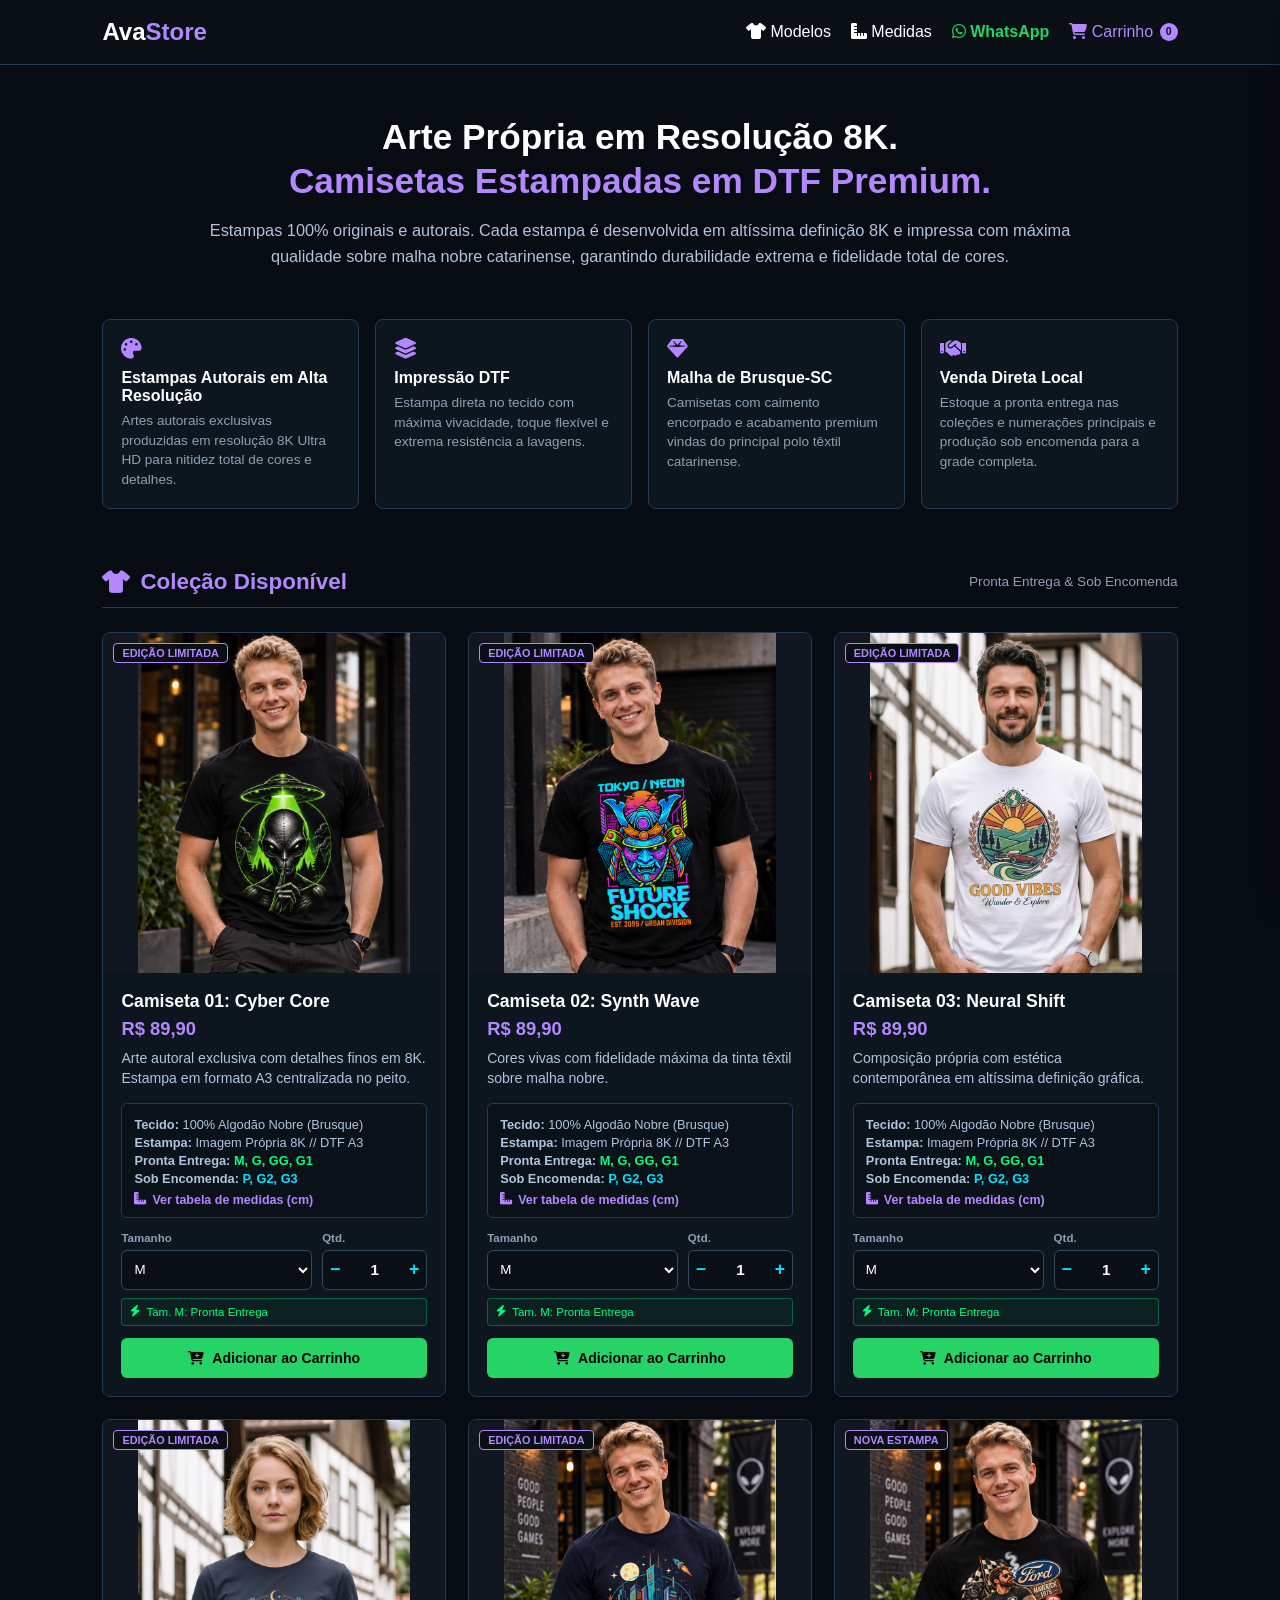
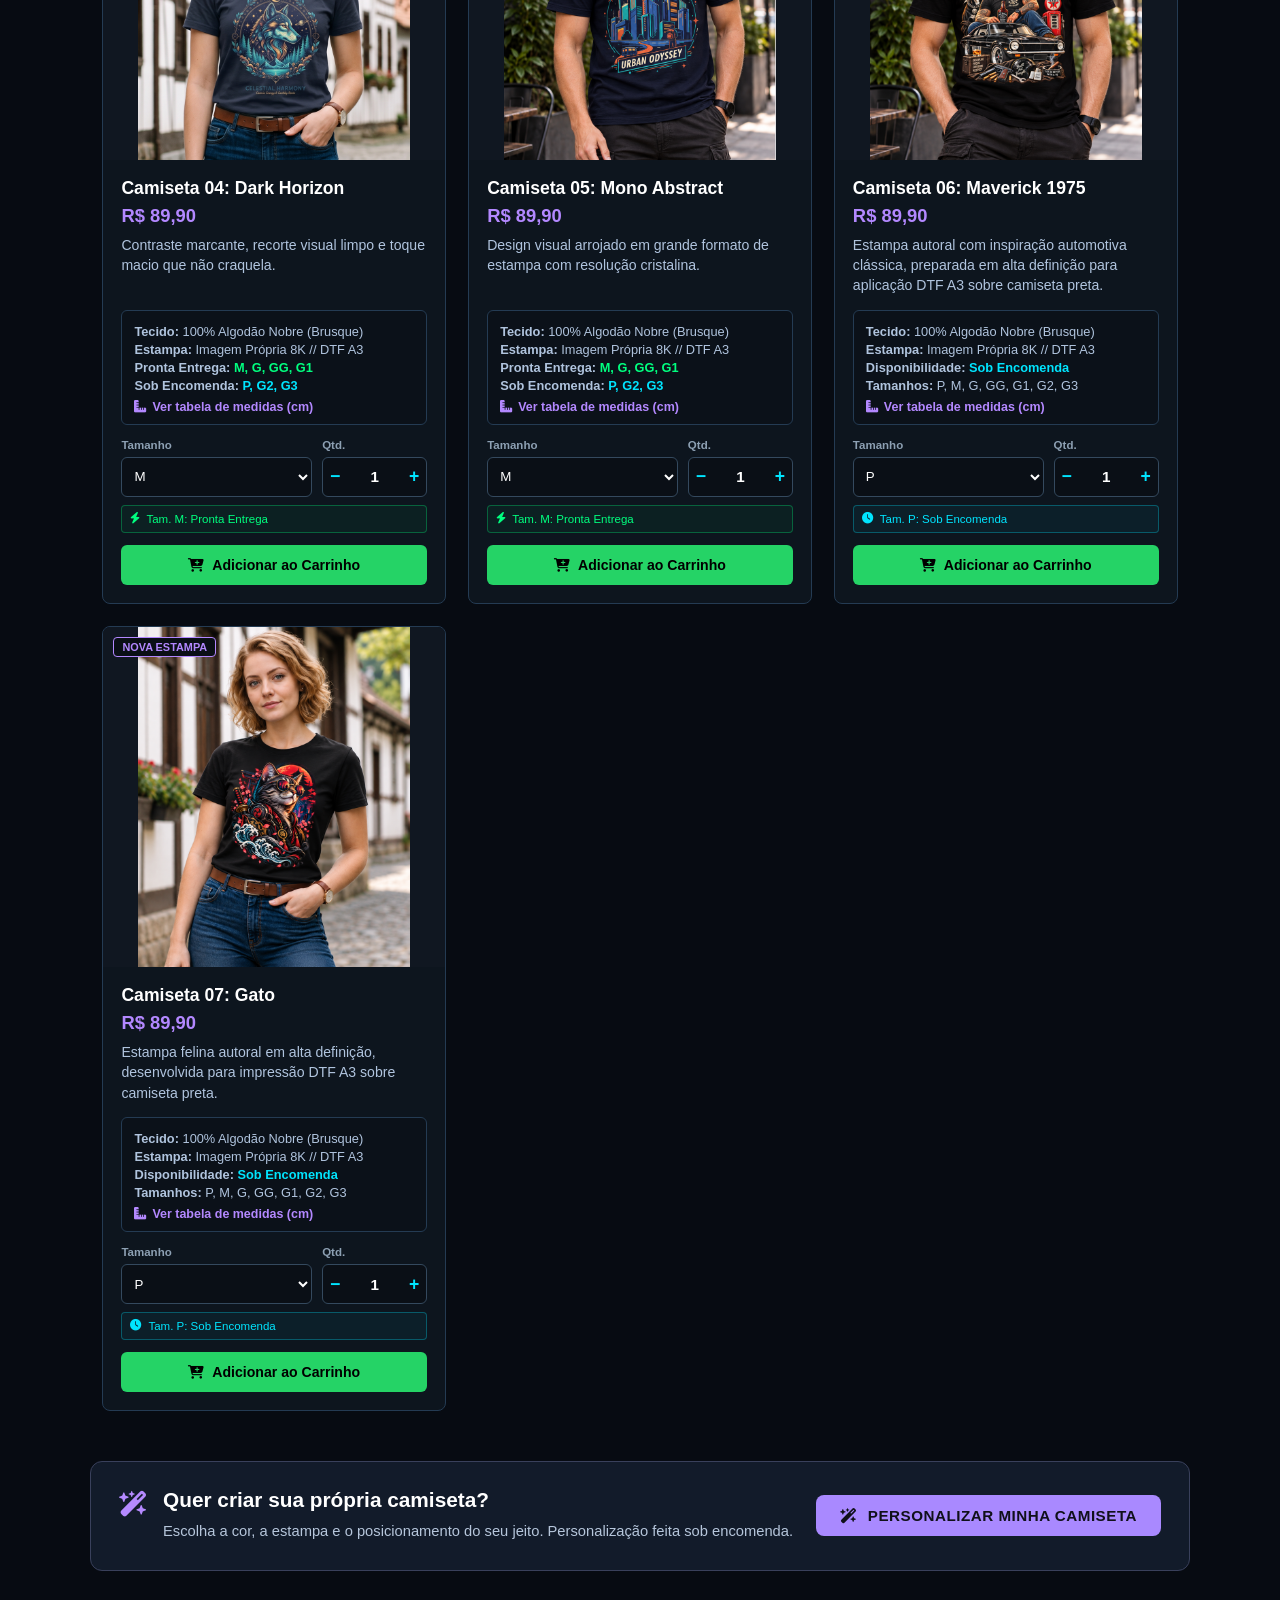
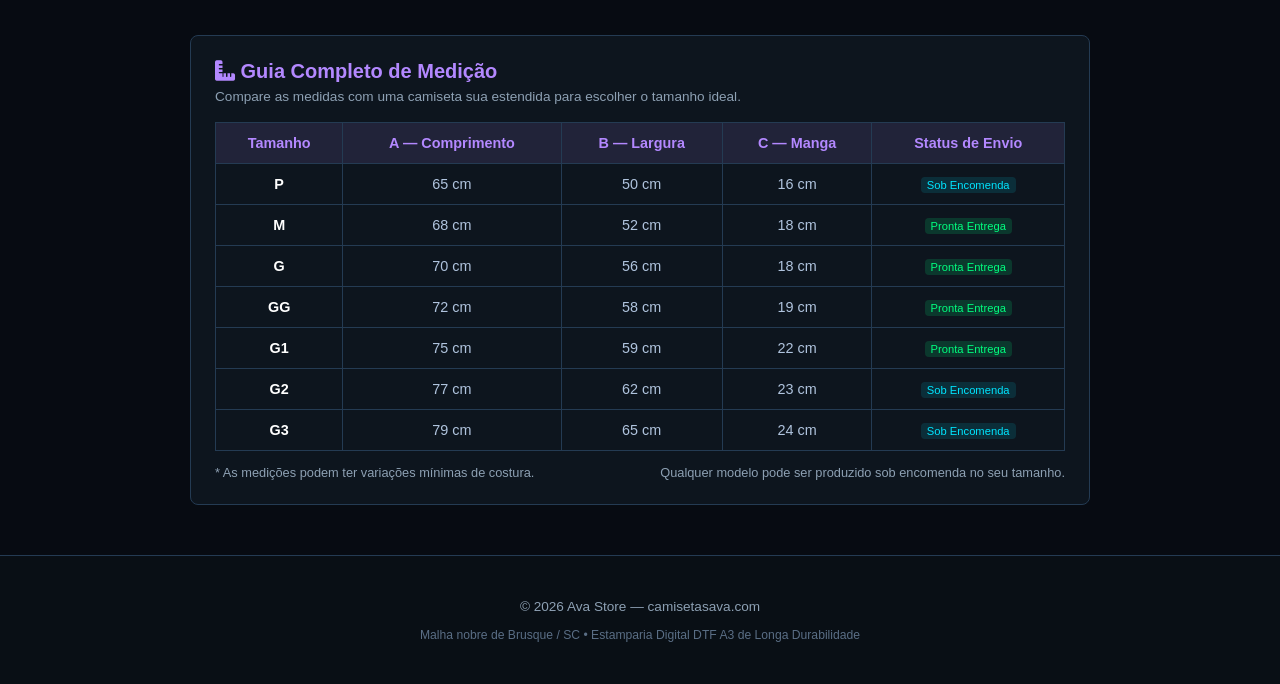
==== commit 509c8378: "Add files via upload" ====
--- a/index.html
+++ b/index.html
@@ -65,6 +65,11 @@
             font-size:1.5rem;
             cursor:pointer;
         }
+
+        /* Acesso direto ao carrinho no cabeçalho mobile */
+        .mobile-header-actions { display:flex; align-items:center; gap:12px; }
+        .mobile-cart-button { display:none; position:relative; align-items:center; justify-content:center; width:42px; height:42px; background:rgba(179,136,255,.13); border:1px solid #b388ff; border-radius:9px; color:#b388ff; font-size:1.12rem; cursor:pointer; }
+        .mobile-cart-count { position:absolute; top:-7px; right:-7px; display:flex; align-items:center; justify-content:center; min-width:19px; height:19px; box-sizing:border-box; padding:0 4px; border-radius:20px; background:#b388ff; color:#0a0f16; font-size:.65rem; font-weight:800; }
 
         .store-cart-count {
             display:inline-flex;
@@ -980,6 +985,10 @@
                 display:block;
             }
 
+            .mobile-cart-button {
+                display:flex;
+            }
+
             .nav-links {
                 display:none;
                 flex-direction:column;
@@ -1159,13 +1168,20 @@
         Ava<span style="color:#b388ff;">Store</span>
     </div>
 
-    <button
-        class="menu-toggle"
-        id="menuToggle"
-        aria-label="Abrir Menu"
-    >
-        <i class="fa-solid fa-bars"></i>
-    </button>
+    <div class="mobile-header-actions">
+        <button type="button" class="mobile-cart-button" id="mobileCartButton" aria-label="Abrir carrinho">
+            <i class="fa-solid fa-cart-shopping"></i>
+            <span id="mobileCartCount" class="mobile-cart-count">0</span>
+        </button>
+
+        <button
+            class="menu-toggle"
+            id="menuToggle"
+            aria-label="Abrir Menu"
+        >
+            <i class="fa-solid fa-bars"></i>
+        </button>
+    </div>
 
     <nav class="nav-links" id="navLinks">
 
@@ -1210,19 +1226,14 @@
 
 <section class="store-hero">
 
-    <span class="badge-drop">
-        <i class="fa-solid fa-tag"></i>
-        Lote 01 // Coleção Exclusiva
-    </span>
-
     <h1>
         Arte Própria em Resolução 8K.<br>
-        <span>Estamparia DTF Premium.</span>
+        <span>Camisetas Estampadas em DTF Premium.</span>
     </h1>
 
     <p>
         Estampas 100% originais e autorais. Cada estampa é desenvolvida
-        em altíssima definição 8K e impressa em formato A3 sobre malha
+        em altíssima definição 8K e impressa com máxima qualidade sobre malha
         nobre catarinense, garantindo durabilidade extrema e fidelidade
         total de cores.
     </p>
@@ -1248,7 +1259,7 @@
 
         <div class="process-card">
             <i class="fa-solid fa-layer-group"></i>
-            <h4>Impressão DTF Formato A3</h4>
+            <h4>Impressão DTF</h4>
             <p>
                 Estampa direta no tecido com máxima vivacidade, toque flexível
                 e extrema resistência a lavagens.
@@ -1257,7 +1268,7 @@
 
         <div class="process-card">
             <i class="fa-solid fa-gem"></i>
-            <h4>Malha Nobre de Brusque-SC</h4>
+            <h4>Malha de Brusque-SC</h4>
             <p>
                 Camisetas com caimento encorpado e acabamento premium vindas
                 do principal polo têxtil catarinense.
@@ -1268,7 +1279,7 @@
             <i class="fa-solid fa-handshake"></i>
             <h4>Venda Direta Local</h4>
             <p>
-                Estoque a pronta entrega nas numerações principais e produção
+                Estoque a pronta entrega nas coleções e numerações principais e produção
                 sob encomenda para a grade completa.
             </p>
         </div>
@@ -2592,7 +2603,7 @@
         <div class="custom-modal-body">
             <div class="custom-notice-badge">
                 <i class="fa-solid fa-clock"></i>
-                <span><strong>Sob Encomenda:</strong> Produção e estamparia DTF em até 49,5 cm de largura. Prazo de confecção: 3 a 5 dias úteis.</span>
+                <span><strong>Sob Encomenda:</strong> Produção e estamparia DTF em até 49,5 cm de largura. Prazo de confecção: 10 a 30 dias.</span>
             </div>
 
             <!-- Coluna Visual: Palco da Camiseta -->
@@ -2750,6 +2761,27 @@
         });
     });
 
+    // O botão móvel utiliza o carrinho original e acompanha seu contador.
+    const mobileCartButton = document.getElementById("mobileCartButton");
+    const mobileCartCount = document.getElementById("mobileCartCount");
+    const cartCount = document.getElementById("cartCount");
+    const originalCartButton = document.getElementById("openCartButton");
+
+    mobileCartButton.addEventListener("click", function () {
+        closeMenu();
+        originalCartButton.click();
+    });
+
+    function syncMobileCartCount() {
+        mobileCartCount.textContent = cartCount.textContent.trim() || "0";
+    }
+    syncMobileCartCount();
+    new MutationObserver(syncMobileCartCount).observe(cartCount, {
+        childList: true,
+        characterData: true,
+        subtree: true
+    });
+
     function handleOutsideClick(e) {
         if (
             navLinks.classList.contains("active") &&
@@ -2764,52 +2796,7 @@
 
 </script>
 
-<!-- =========================================================
-     TAWK.TO
-========================================================= -->
-
-<script type="text/javascript">
-
-    var Tawk_API =
-        Tawk_API || {};
-
-    var Tawk_LoadStart =
-        new Date();
-
-    (function () {
-
-        var s1 =
-            document.createElement(
-                "script"
-            );
-
-        var s0 =
-            document.getElementsByTagName(
-                "script"
-            )[0];
-
-        s1.async =
-            true;
-
-        s1.src =
-            "https://embed.tawk.to/6a8e80e77f08c0344498aca5/1k0uaf2bu";
-
-        s1.charset =
-            "UTF-8";
-
-        s1.setAttribute(
-            "crossorigin",
-            "*"
-        );
-
-        s0.parentNode.insertBefore(
-            s1,
-            s0
-        );
-
-    })();
-
-</script>
+
 
 </body>
 </html>
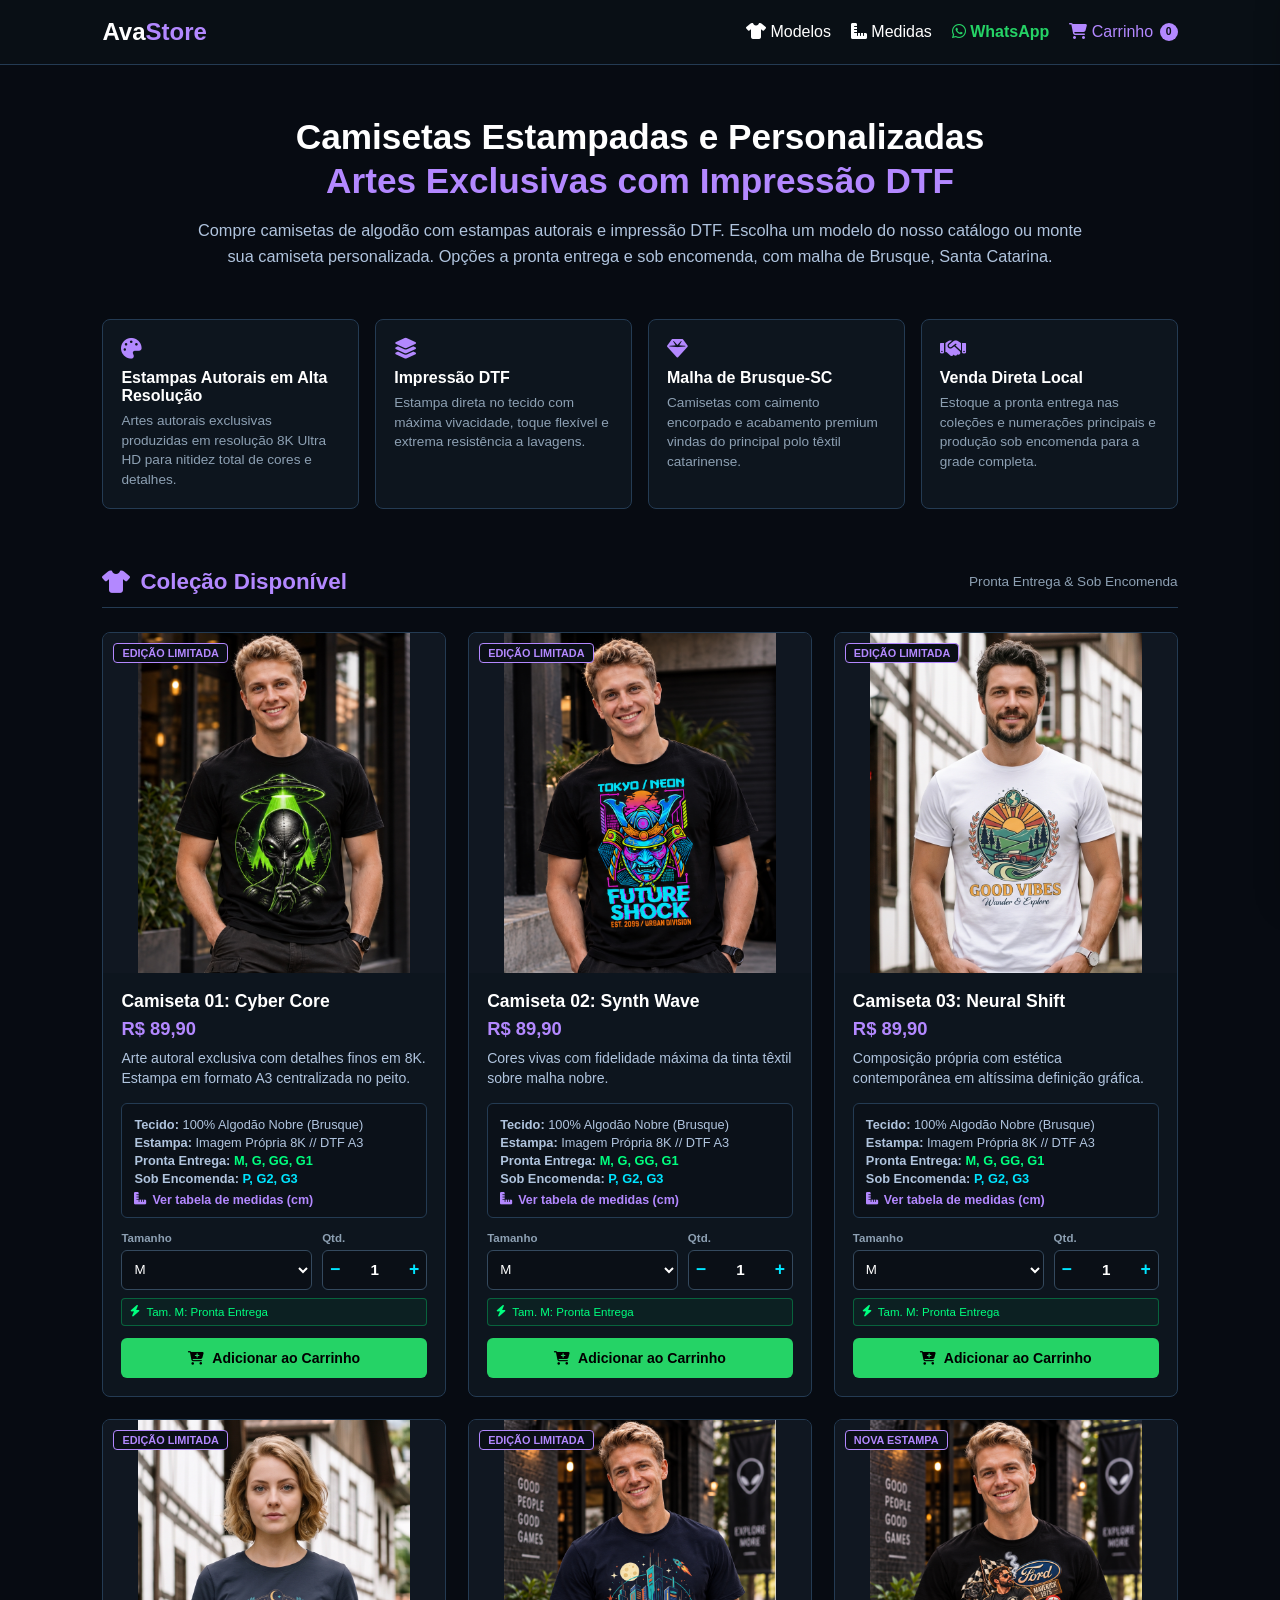
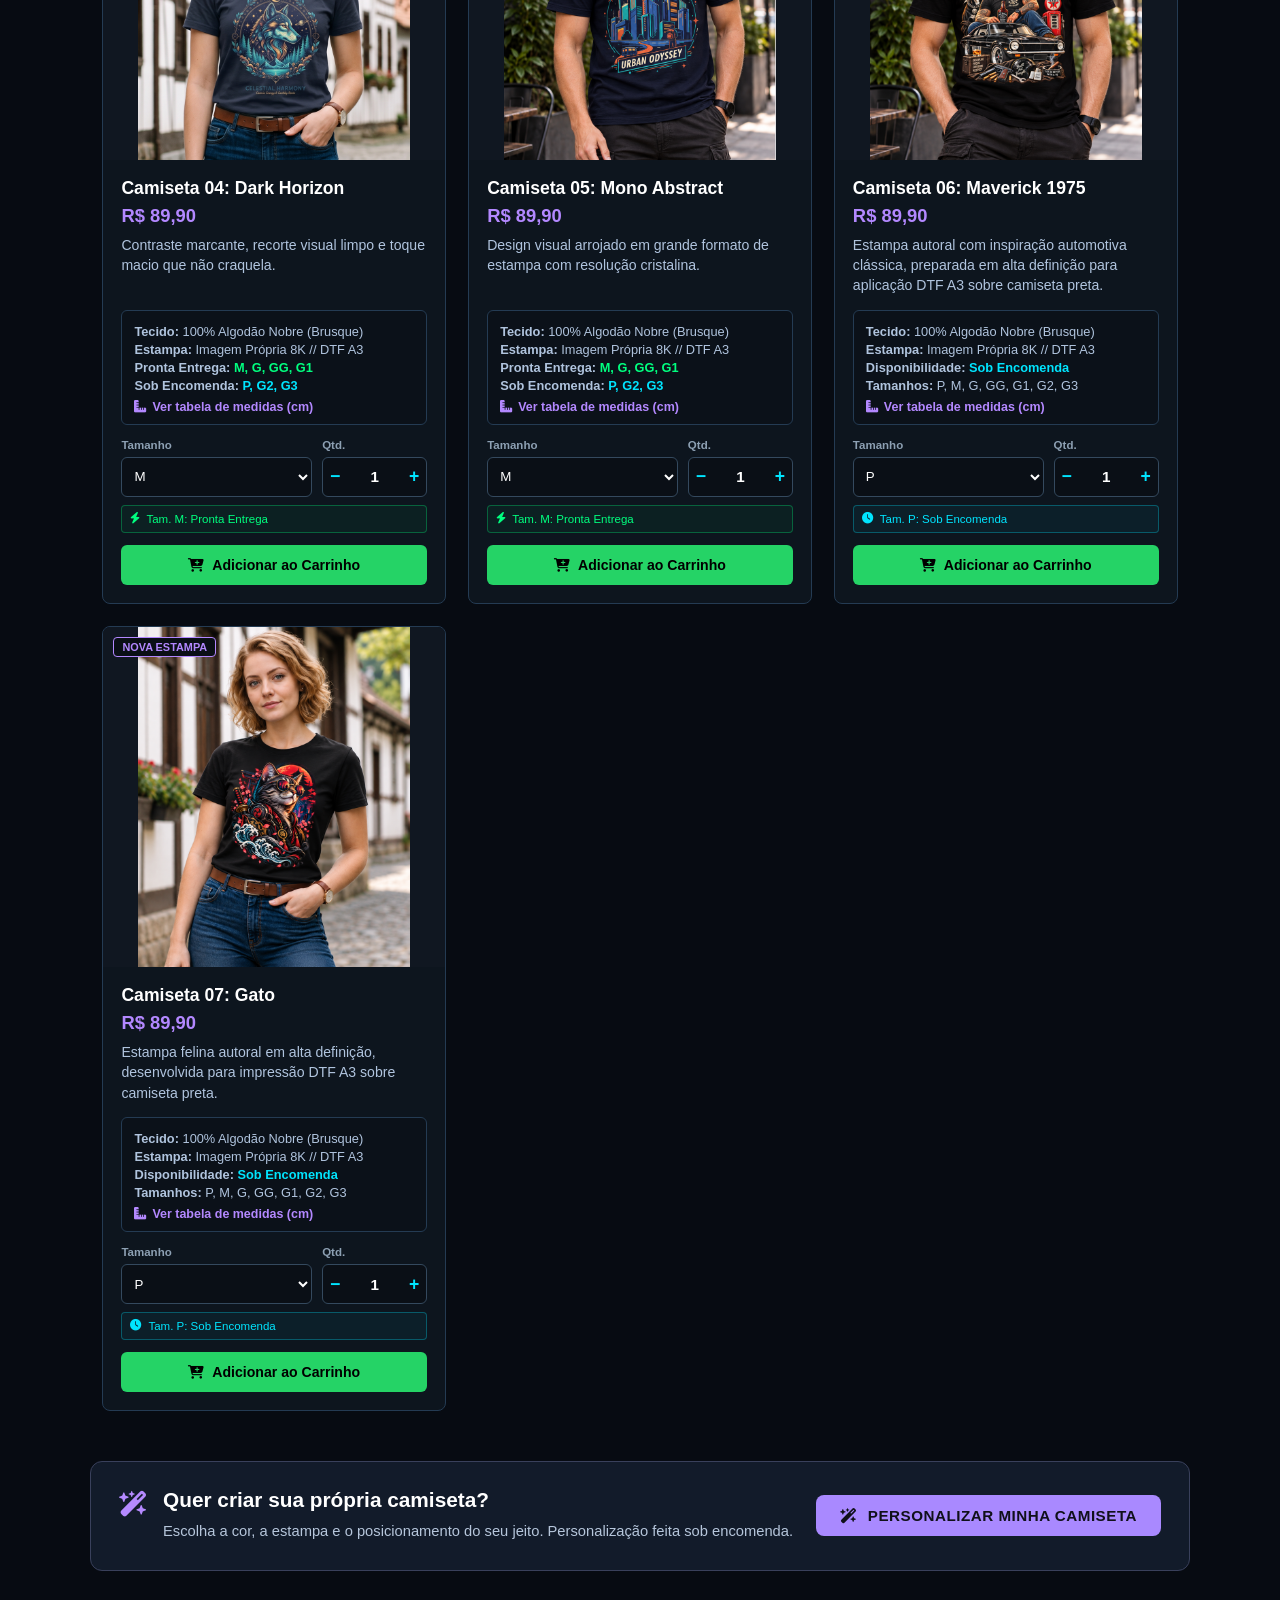
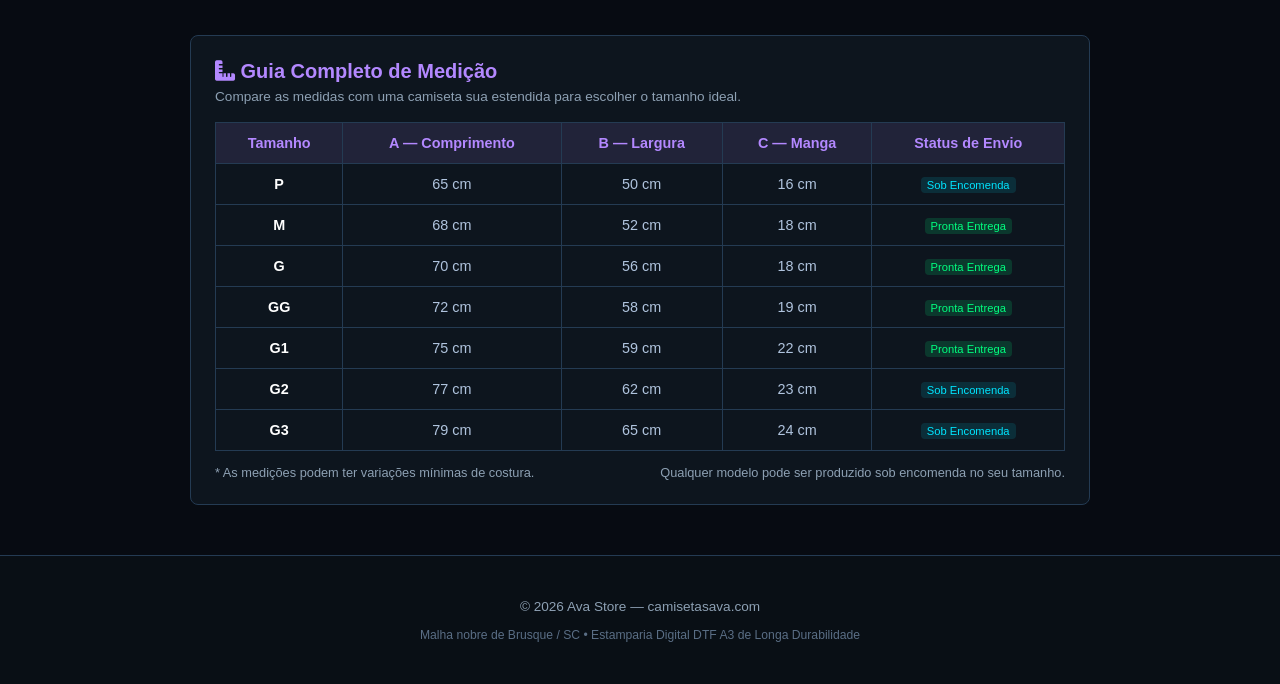
==== commit fc28c90c: "Add files via upload" ====
--- a/index.html
+++ b/index.html
@@ -4,18 +4,52 @@
     <meta charset="UTF-8">
     <meta name="viewport" content="width=device-width, initial-scale=1.0">
 
-    <title>Ava Store | Estampas Autorais & DTF Ultra HD</title>
+    <title>Camisetas Estampadas e Personalizadas | Ava Store</title>
+    <meta name="description" content="Compre camisetas estampadas e personalizadas na Ava Store. Modelos exclusivos em algodão com impressão DTF, pronta entrega e sob encomenda. Confira o catálogo!">
+    <meta name="robots" content="index, follow, max-image-preview:large">
+    <link rel="canonical" href="https://camisetasava.com/">
+    <meta name="theme-color" content="#0a0f16">
 
     <link rel="icon" type="image/x-icon" href="favicon.ico">
     <link rel="shortcut icon" type="image/x-icon" href="favicon.ico">
 
     <meta property="og:site_name" content="Ava Store">
-    <meta property="og:title" content="Ava Store | Estampas Autorais & DTF Ultra HD">
-    <meta property="og:description" content="Coleção exclusiva em DTF têxtil de alta definição. Estampas autorais em alta resolução sobre malha nobre.">
+    <meta property="og:title" content="Camisetas Estampadas e Personalizadas | Ava Store">
+    <meta property="og:description" content="Camisetas estampadas e personalizadas em algodão, com artes exclusivas e impressão DTF. Modelos a pronta entrega e sob encomenda.">
     <meta property="og:url" content="https://camisetasava.com/">
     <meta property="og:image" content="https://camisetasava.com/camiseta01.png">
     <meta property="og:type" content="website">
-    <meta name="twitter:card" content="summary">
+    <meta name="twitter:card" content="summary_large_image">
+    <meta name="twitter:title" content="Camisetas Estampadas e Personalizadas | Ava Store">
+    <meta name="twitter:description" content="Camisetas com estampas exclusivas em DTF. Escolha modelos do catálogo ou personalize a sua.">
+    <meta name="twitter:image" content="https://camisetasava.com/camiseta01.png">
+
+    <script type="application/ld+json">
+{
+  "@context": "https://schema.org",
+  "@type": "Store",
+  "name": "Ava Store",
+  "url": "https://camisetasava.com/",
+  "description": "Loja de camisetas estampadas e personalizadas com impressão DTF, pronta entrega e sob encomenda.",
+  "image": "https://camisetasava.com/camiseta01.png",
+  "currenciesAccepted": "BRL",
+  "availableLanguage": "pt-BR",
+  "hasOfferCatalog": {
+    "@type": "OfferCatalog",
+    "name": "Camisetas estampadas e personalizadas",
+    "itemListElement": [
+      {
+        "@type": "OfferCatalog",
+        "name": "Camisetas estampadas do catálogo"
+      },
+      {
+        "@type": "OfferCatalog",
+        "name": "Camisetas personalizadas"
+      }
+    ]
+  }
+}
+    </script>
 
     <link rel="stylesheet" href="style.css">
 
@@ -1227,15 +1261,14 @@
 <section class="store-hero">
 
     <h1>
-        Arte Própria em Resolução 8K.<br>
-        <span>Camisetas Estampadas em DTF Premium.</span>
+        Camisetas Estampadas e Personalizadas<br>
+        <span>Artes Exclusivas com Impressão DTF</span>
     </h1>
 
     <p>
-        Estampas 100% originais e autorais. Cada estampa é desenvolvida
-        em altíssima definição 8K e impressa com máxima qualidade sobre malha
-        nobre catarinense, garantindo durabilidade extrema e fidelidade
-        total de cores.
+        Compre camisetas de algodão com estampas autorais e impressão DTF.
+        Escolha um modelo do nosso catálogo ou monte sua camiseta personalizada.
+        Opções a pronta entrega e sob encomenda, com malha de Brusque, Santa Catarina.
     </p>
 
 </section>
@@ -1329,7 +1362,7 @@
 
                 <img
                     src="camiseta01.png"
-                    alt="Camiseta 01 - Cyber Core"
+                    alt="Camiseta estampada Cyber Core, modelo 01 da Ava Store com impressão DTF"
                     loading="lazy"
                     decoding="async"
                     onerror="this.src='https://placehold.co/600x750/141b24/b388ff?text=Camiseta+01'"
@@ -1446,7 +1479,7 @@
 
                 <img
                     src="camiseta02.png"
-                    alt="Camiseta 02 - Synth Wave"
+                    alt="Camiseta estampada Synth Wave, modelo 02 da Ava Store com impressão DTF"
                     loading="lazy"
                     decoding="async"
                     onerror="this.src='https://placehold.co/600x750/141b24/b388ff?text=Camiseta+02'"
@@ -1563,7 +1596,7 @@
 
                 <img
                     src="camiseta03.png"
-                    alt="Camiseta 03 - Neural Shift"
+                    alt="Camiseta estampada Neural Shift, modelo 03 da Ava Store com impressão DTF"
                     loading="lazy"
                     decoding="async"
                     onerror="this.src='https://placehold.co/600x750/141b24/b388ff?text=Camiseta+03'"
@@ -1680,7 +1713,7 @@
 
                 <img
                     src="camiseta04.png"
-                    alt="Camiseta 04 - Dark Horizon"
+                    alt="Camiseta estampada Dark Horizon, modelo 04 da Ava Store com impressão DTF"
                     loading="lazy"
                     decoding="async"
                     onerror="this.src='https://placehold.co/600x750/141b24/b388ff?text=Camiseta+04'"
@@ -1797,7 +1830,7 @@
 
                 <img
                     src="camiseta05.png"
-                    alt="Camiseta 05 - Mono Abstract"
+                    alt="Camiseta estampada Mono Abstract, modelo 05 da Ava Store com impressão DTF"
                     loading="lazy"
                     decoding="async"
                     onerror="this.src='https://placehold.co/600x750/141b24/b388ff?text=Camiseta+05'"
@@ -1914,7 +1947,7 @@
 
                 <img
                     src="camiseta06.png"
-                    alt="Camiseta 06 - Maverick 1975"
+                    alt="Camiseta estampada Maverick 1975, modelo 06 da Ava Store com impressão DTF"
                     loading="lazy"
                     decoding="async"
                     onerror="this.src='https://placehold.co/600x750/141b24/b388ff?text=Camiseta+06'"
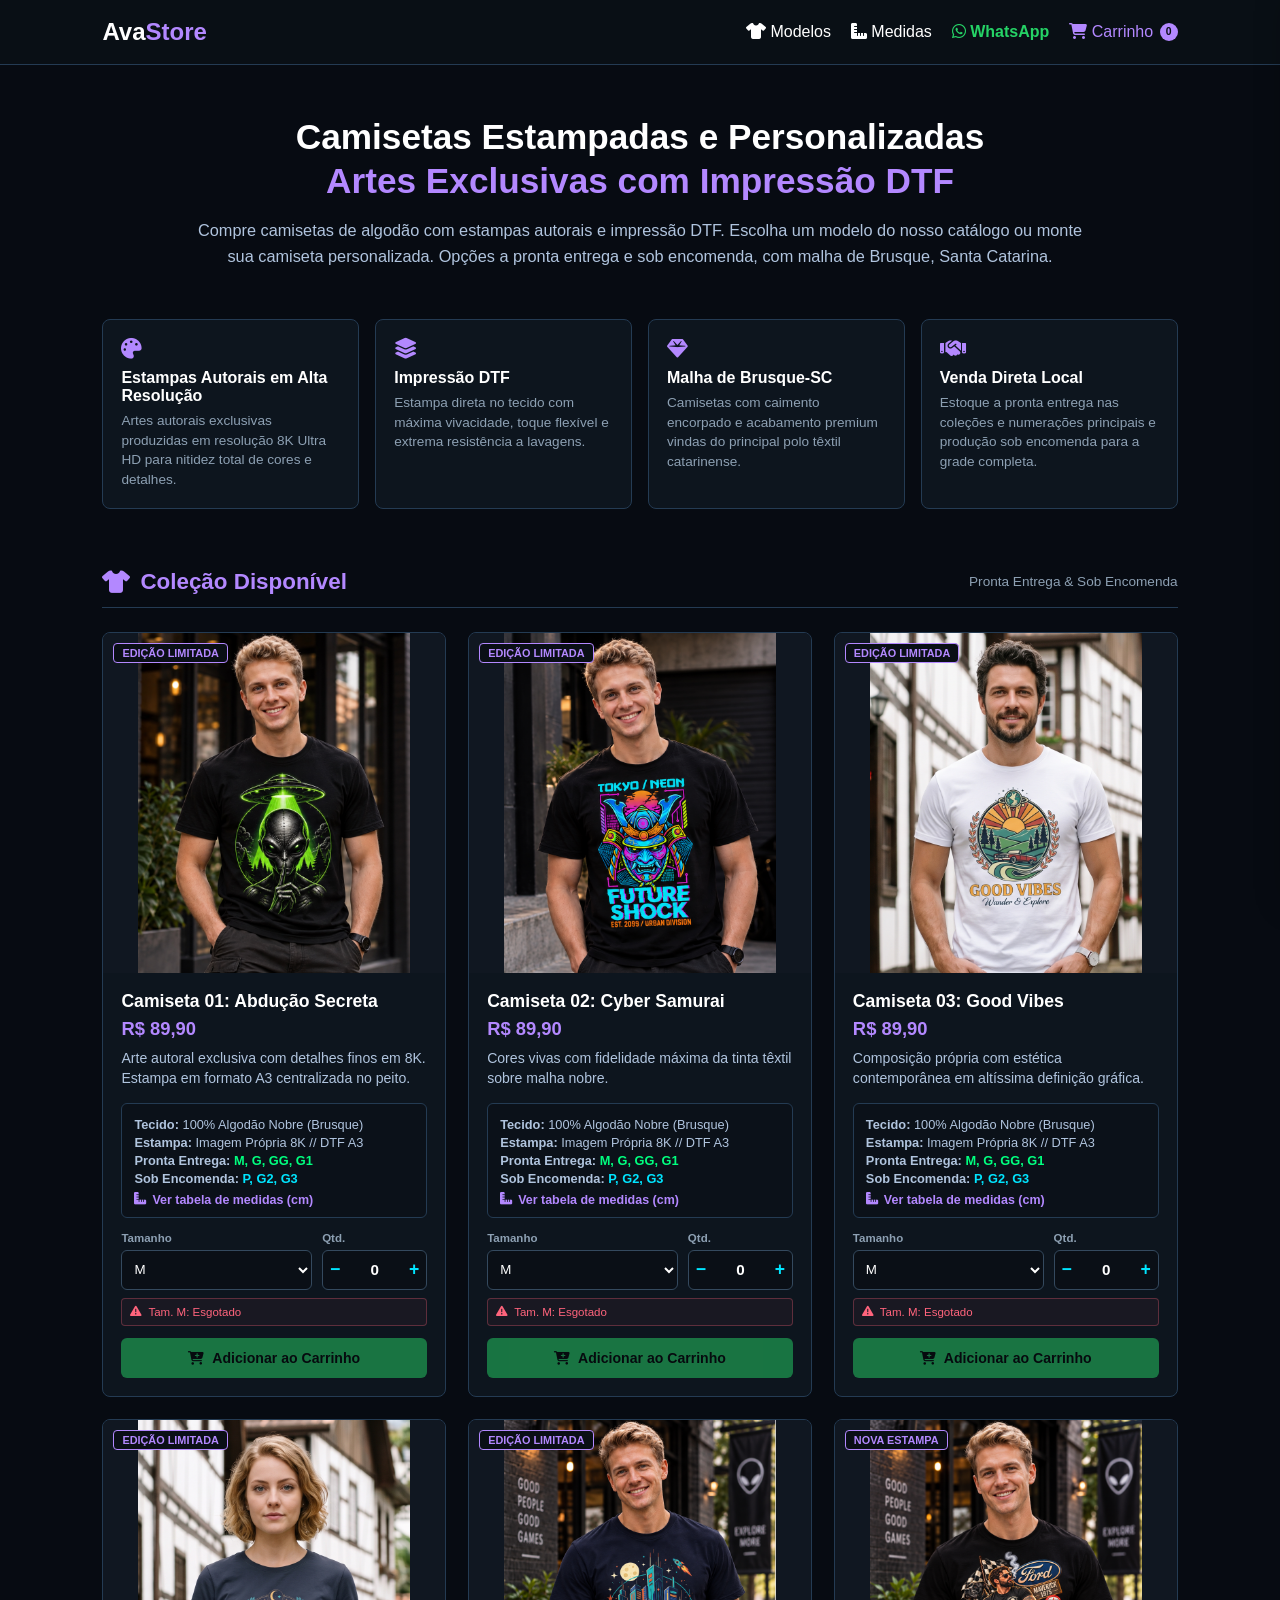
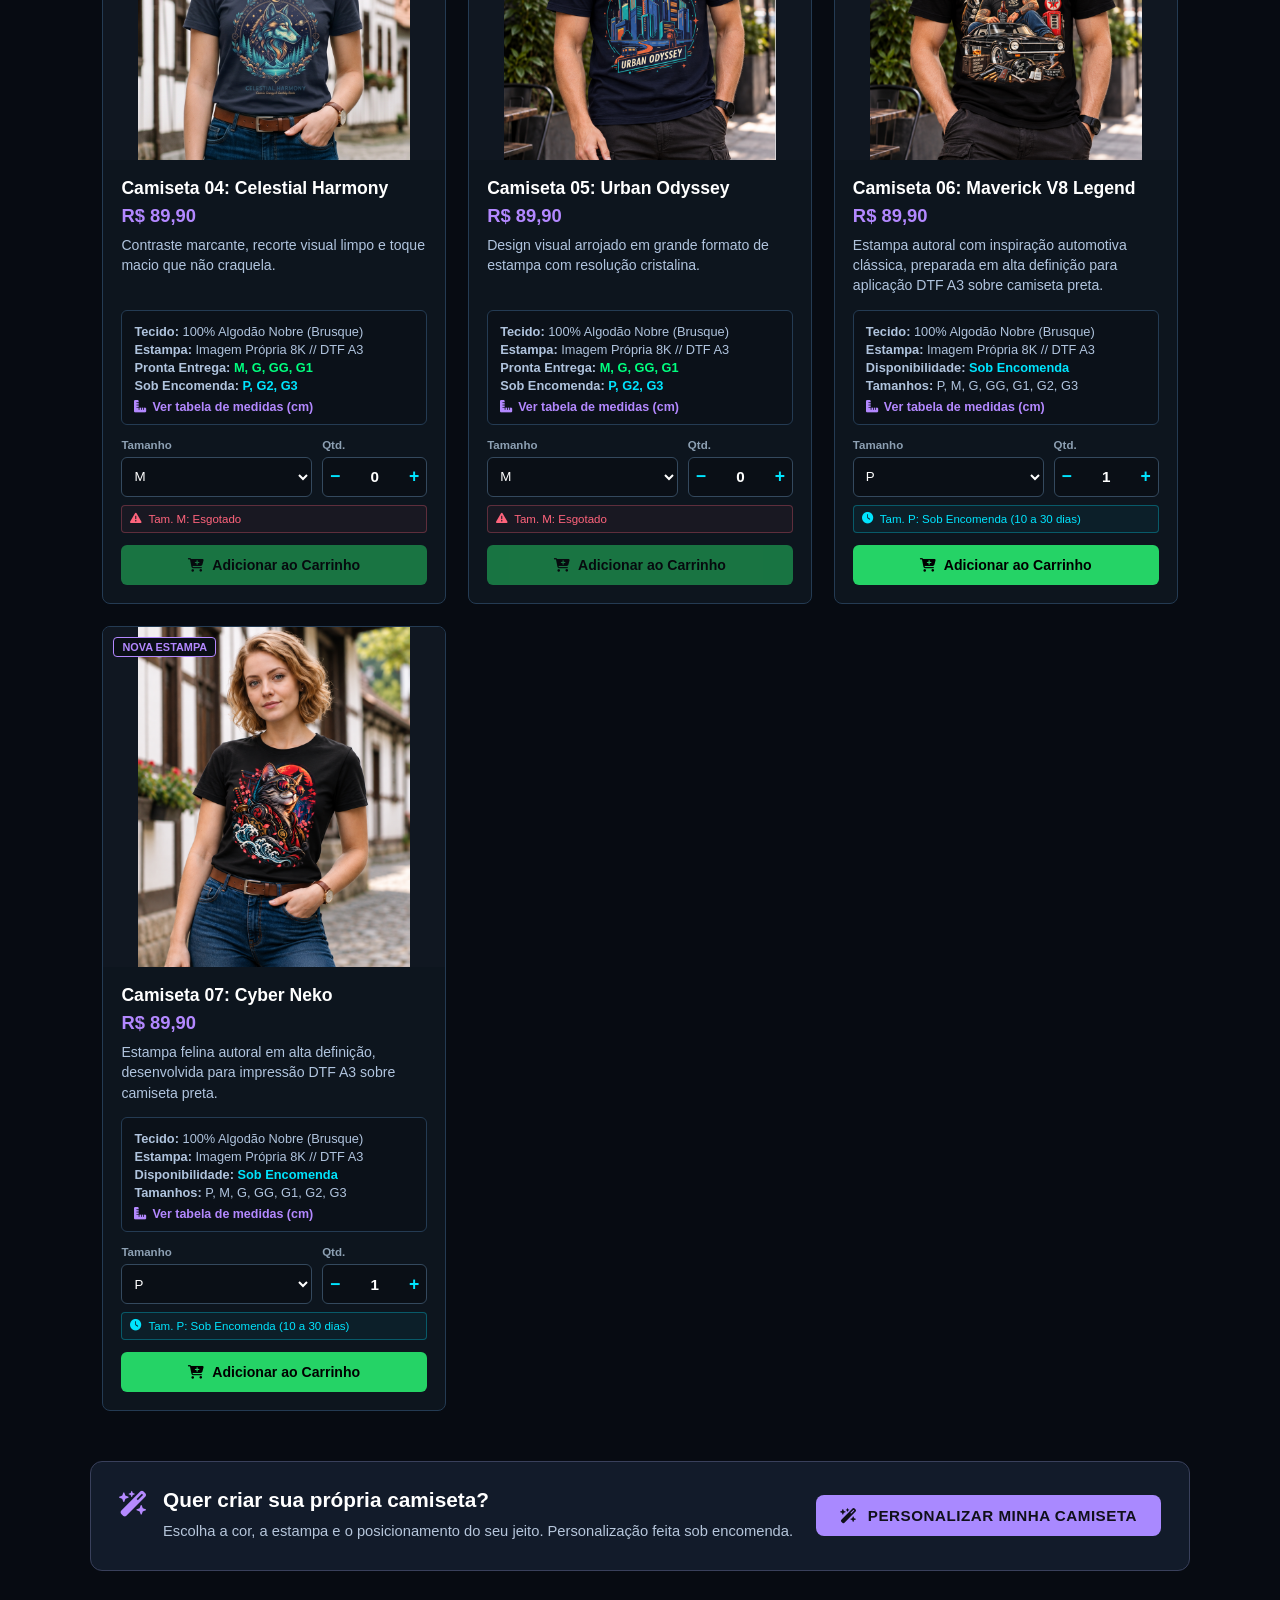
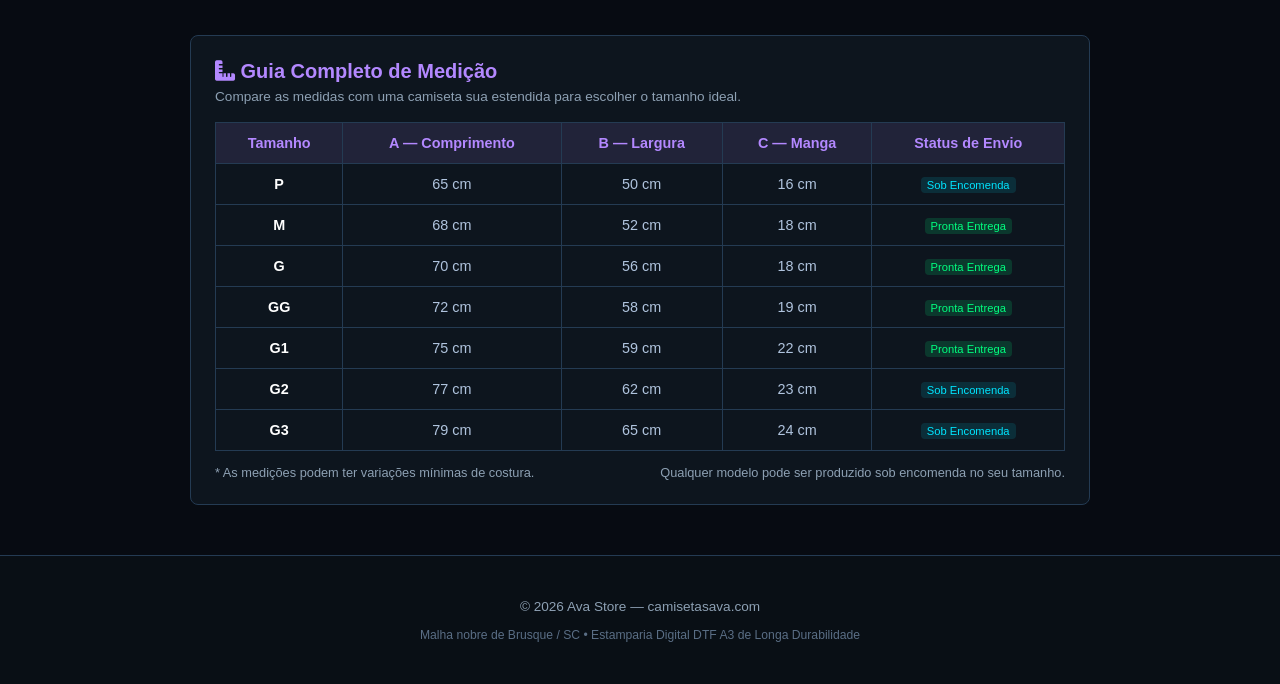
==== commit 9ffcf712: "Add files via upload" ====
--- a/index.html
+++ b/index.html
@@ -72,7 +72,7 @@
         }
 
         /* =====================================================
-           HEADER
+            HEADER
         ===================================================== */
 
         header {
@@ -124,7 +124,7 @@
         }
 
         /* =====================================================
-           HERO
+            HERO
         ===================================================== */
 
         .store-hero {
@@ -168,7 +168,7 @@
         }
 
         /* =====================================================
-           PROCESSO
+            PROCESSO
         ===================================================== */
 
         .process-section {
@@ -212,7 +212,7 @@
         }
 
         /* =====================================================
-           CATÁLOGO
+            CATÁLOGO
         ===================================================== */
 
         .catalog-section {
@@ -489,7 +489,7 @@
         }
 
         /* =====================================================
-           MEDIDAS
+            MEDIDAS
         ===================================================== */
 
         .size-chart-section {
@@ -577,7 +577,7 @@
         }
 
         /* =====================================================
-           CARRINHO
+            CARRINHO
         ===================================================== */
 
         .store-cart-overlay {
@@ -762,7 +762,7 @@
         }
 
         /* =====================================================
-           ETAPA 2 - ENTREGA
+            ETAPA 2 - ENTREGA
         ===================================================== */
 
         .cart-step-delivery {
@@ -883,7 +883,7 @@
         }
 
         /* =====================================================
-           MODAL DE ZOOM EM ALTA DEFINIÇÃO
+            MODAL DE ZOOM EM ALTA DEFINIÇÃO
         ===================================================== */
 
         .zoom-modal {
@@ -965,7 +965,7 @@
         }
 
         /* =====================================================
-           TOAST
+            TOAST
         ===================================================== */
 
         .store-toast {
@@ -992,7 +992,7 @@
         }
 
         /* =====================================================
-           FOOTER
+            FOOTER
         ===================================================== */
 
         footer {
@@ -1010,7 +1010,7 @@
         }
 
         /* =====================================================
-           MOBILE
+            MOBILE
         ===================================================== */
 
         @media (max-width:768px) {
@@ -1344,11 +1344,11 @@
 
         <!-- =================================================
              CAMISETA 01
-        ================================================= -->
+        ================================================ -->
         <div
             class="shirt-card"
             data-id="01"
-            data-name="Cyber Core"
+            data-name="Abdução Secreta"
             data-color="Azul-marinho"
             data-stock-model="true"
             data-price="89.90"
@@ -1362,7 +1362,7 @@
 
                 <img
                     src="camiseta01.png"
-                    alt="Camiseta estampada Cyber Core, modelo 01 da Ava Store com impressão DTF"
+                    alt="Camiseta estampada Abdução Secreta, modelo 01 da Ava Store com impressão DTF"
                     loading="lazy"
                     decoding="async"
                     onerror="this.src='https://placehold.co/600x750/141b24/b388ff?text=Camiseta+01'"
@@ -1372,7 +1372,7 @@
 
             <div class="shirt-content">
 
-                <h3>Camiseta 01: Cyber Core</h3>
+                <h3>Camiseta 01: Abdução Secreta</h3>
 
                 <div class="shirt-price-tag">
                     R$ 89,90 <small>(P ao GG) · R$ 99,90 (G1 ao G3)</small>
@@ -1461,11 +1461,11 @@
 
         <!-- =================================================
              CAMISETA 02
-        ================================================= -->
+        ================================================ -->
         <div
             class="shirt-card"
             data-id="02"
-            data-name="Synth Wave"
+            data-name="Cyber Samurai"
             data-color="Branca"
             data-stock-model="true"
             data-price="89.90"
@@ -1479,7 +1479,7 @@
 
                 <img
                     src="camiseta02.png"
-                    alt="Camiseta estampada Synth Wave, modelo 02 da Ava Store com impressão DTF"
+                    alt="Camiseta estampada Cyber Samurai, modelo 02 da Ava Store com impressão DTF"
                     loading="lazy"
                     decoding="async"
                     onerror="this.src='https://placehold.co/600x750/141b24/b388ff?text=Camiseta+02'"
@@ -1489,7 +1489,7 @@
 
             <div class="shirt-content">
 
-                <h3>Camiseta 02: Synth Wave</h3>
+                <h3>Camiseta 02: Cyber Samurai</h3>
 
                 <div class="shirt-price-tag">
                     R$ 89,90 <small>(P ao GG) · R$ 99,90 (G1 ao G3)</small>
@@ -1578,11 +1578,11 @@
 
         <!-- =================================================
              CAMISETA 03
-        ================================================= -->
+        ================================================ -->
         <div
             class="shirt-card"
             data-id="03"
-            data-name="Neural Shift"
+            data-name="Good Vibes"
             data-color="Azul-marinho"
             data-stock-model="true"
             data-price="89.90"
@@ -1596,7 +1596,7 @@
 
                 <img
                     src="camiseta03.png"
-                    alt="Camiseta estampada Neural Shift, modelo 03 da Ava Store com impressão DTF"
+                    alt="Camiseta estampada Good Vibes, modelo 03 da Ava Store com impressão DTF"
                     loading="lazy"
                     decoding="async"
                     onerror="this.src='https://placehold.co/600x750/141b24/b388ff?text=Camiseta+03'"
@@ -1606,7 +1606,7 @@
 
             <div class="shirt-content">
 
-                <h3>Camiseta 03: Neural Shift</h3>
+                <h3>Camiseta 03: Good Vibes</h3>
 
                 <div class="shirt-price-tag">
                     R$ 89,90 <small>(P ao GG) · R$ 99,90 (G1 ao G3)</small>
@@ -1695,11 +1695,11 @@
 
         <!-- =================================================
              CAMISETA 04
-        ================================================= -->
+        ================================================ -->
         <div
             class="shirt-card"
             data-id="04"
-            data-name="Dark Horizon"
+            data-name="Celestial Harmony"
             data-color="Preta"
             data-stock-model="true"
             data-price="89.90"
@@ -1713,7 +1713,7 @@
 
                 <img
                     src="camiseta04.png"
-                    alt="Camiseta estampada Dark Horizon, modelo 04 da Ava Store com impressão DTF"
+                    alt="Camiseta estampada Celestial Harmony, modelo 04 da Ava Store com impressão DTF"
                     loading="lazy"
                     decoding="async"
                     onerror="this.src='https://placehold.co/600x750/141b24/b388ff?text=Camiseta+04'"
@@ -1723,7 +1723,7 @@
 
             <div class="shirt-content">
 
-                <h3>Camiseta 04: Dark Horizon</h3>
+                <h3>Camiseta 04: Celestial Harmony</h3>
 
                 <div class="shirt-price-tag">
                     R$ 89,90 <small>(P ao GG) · R$ 99,90 (G1 ao G3)</small>
@@ -1812,11 +1812,11 @@
 
         <!-- =================================================
              CAMISETA 05
-        ================================================= -->
+        ================================================ -->
         <div
             class="shirt-card"
             data-id="05"
-            data-name="Mono Abstract"
+            data-name="Urban Odyssey"
             data-color="Preta"
             data-stock-model="true"
             data-price="89.90"
@@ -1830,7 +1830,7 @@
 
                 <img
                     src="camiseta05.png"
-                    alt="Camiseta estampada Mono Abstract, modelo 05 da Ava Store com impressão DTF"
+                    alt="Camiseta estampada Urban Odyssey, modelo 05 da Ava Store com impressão DTF"
                     loading="lazy"
                     decoding="async"
                     onerror="this.src='https://placehold.co/600x750/141b24/b388ff?text=Camiseta+05'"
@@ -1840,7 +1840,7 @@
 
             <div class="shirt-content">
 
-                <h3>Camiseta 05: Mono Abstract</h3>
+                <h3>Camiseta 05: Urban Odyssey</h3>
 
                 <div class="shirt-price-tag">
                     R$ 89,90 <small>(P ao GG) · R$ 99,90 (G1 ao G3)</small>
@@ -1929,11 +1929,11 @@
 
         <!-- =================================================
              CAMISETA 06
-        ================================================= -->
+        ================================================ -->
         <div
             class="shirt-card"
             data-id="06"
-            data-name="Maverick 1975"
+            data-name="Maverick V8 Legend"
             data-color="Preta"
             data-stock-model="false"
             data-price="89.90"
@@ -1947,7 +1947,7 @@
 
                 <img
                     src="camiseta06.png"
-                    alt="Camiseta estampada Maverick 1975, modelo 06 da Ava Store com impressão DTF"
+                    alt="Camiseta estampada Maverick V8 Legend, modelo 06 da Ava Store com impressão DTF"
                     loading="lazy"
                     decoding="async"
                     onerror="this.src='https://placehold.co/600x750/141b24/b388ff?text=Camiseta+06'"
@@ -1957,7 +1957,7 @@
 
             <div class="shirt-content">
 
-                <h3>Camiseta 06: Maverick 1975</h3>
+                <h3>Camiseta 06: Maverick V8 Legend</h3>
 
                 <div class="shirt-price-tag">
                     R$ 89,90 <small>(P ao GG) · R$ 99,90 (G1 ao G3)</small>
@@ -2045,11 +2045,11 @@
 
         <!-- =================================================
              CAMISETA 07
-        ================================================= -->
+        ================================================ -->
         <div
             class="shirt-card"
             data-id="07"
-            data-name="Gato"
+            data-name="Cyber Neko"
             data-color="Preta"
             data-stock-model="false"
             data-price="89.90"
@@ -2063,7 +2063,7 @@
 
                 <img
                     src="camiseta07.png"
-                    alt="Camiseta 07 - Gato"
+                    alt="Camiseta estampada Cyber Neko, modelo 07 da Ava Store com impressão DTF"
                     loading="lazy"
                     decoding="async"
                     onerror="this.src='https://placehold.co/600x750/141b24/b388ff?text=Camiseta+07'"
@@ -2073,7 +2073,7 @@
 
             <div class="shirt-content">
 
-                <h3>Camiseta 07: Gato</h3>
+                <h3>Camiseta 07: Cyber Neko</h3>
 
                 <div class="shirt-price-tag">
                     R$ 89,90 <small>(P ao GG) · R$ 99,90 (G1 ao G3)</small>
@@ -2710,19 +2710,19 @@
                 <div class="custom-field">
                     <label>3. Escolha a Estampa</label>
                     <select id="customDesignSelect">
-                        <option value="custom/estampas/estampa01.png" data-name="Cyber Core">01: Cyber Core</option>
-                        <option value="custom/estampas/estampa02.png" data-name="Synth Wave">02: Synth Wave</option>
-                        <option value="custom/estampas/estampa03.png" data-name="Neural Shift">03: Neural Shift</option>
-                        <option value="custom/estampas/estampa04.png" data-name="Dark Horizon">04: Dark Horizon</option>
-                        <option value="custom/estampas/estampa05.png" data-name="Mono Abstract">05: Mono Abstract</option>
-                        <option value="custom/estampas/estampa06.png" data-name="Maverick 1975">06: Maverick 1975</option>
-                        <option value="custom/estampas/estampa07.png" data-name="Gato">07: Gato</option>
+                        <option value="custom/estampas/estampa01.png" data-name="Abdução Secreta">01: Abdução Secreta</option>
+                        <option value="custom/estampas/estampa02.png" data-name="Cyber Samurai">02: Cyber Samurai</option>
+                        <option value="custom/estampas/estampa03.png" data-name="Good Vibes">03: Good Vibes</option>
+                        <option value="custom/estampas/estampa04.png" data-name="Celestial Harmony">04: Celestial Harmony</option>
+                        <option value="custom/estampas/estampa05.png" data-name="Urban Odyssey">05: Urban Odyssey</option>
+                        <option value="custom/estampas/estampa06.png" data-name="Maverick V8 Legend">06: Maverick V8 Legend</option>
+                        <option value="custom/estampas/estampa07.png" data-name="Cyber Neko">07: Cyber Neko</option>
                         <option value="custom_upload">-- Enviar Minha Imagem / Logo --</option>
                     </select>
                     <input type="file" id="customArtUpload" accept="image/*" style="display:none; margin-top:8px;">
                 </div>
 
-                <!-- 4. Tamanho Visual da Estampa (Pequeno, Médio, Grande) com min=7 e max=17 -->
+                <!-- 4. Tamanho Visual da Estampa -->
                 <div class="custom-field">
                     <label>4. Tamanho da Estampa: <span id="lblArtSizeText" style="color:var(--cyan-accent, #00e5ff); text-transform:none; font-weight:800;">Médio</span></label>
                     <div class="slider-group">
@@ -2755,9 +2755,10 @@
 </div>
 
 <!-- =========================================================
-     JAVASCRIPT COMPLETO E INTEGRADO
+     JAVASCRIPT DE ESTOQUE E LOJA
 ========================================================= -->
 
+<script src="estoque.js"></script>
 <script src="script.js" defer></script>
 
 <!-- =========================================================
@@ -2829,7 +2830,5 @@
 
 </script>
 
-
-
 </body>
 </html>
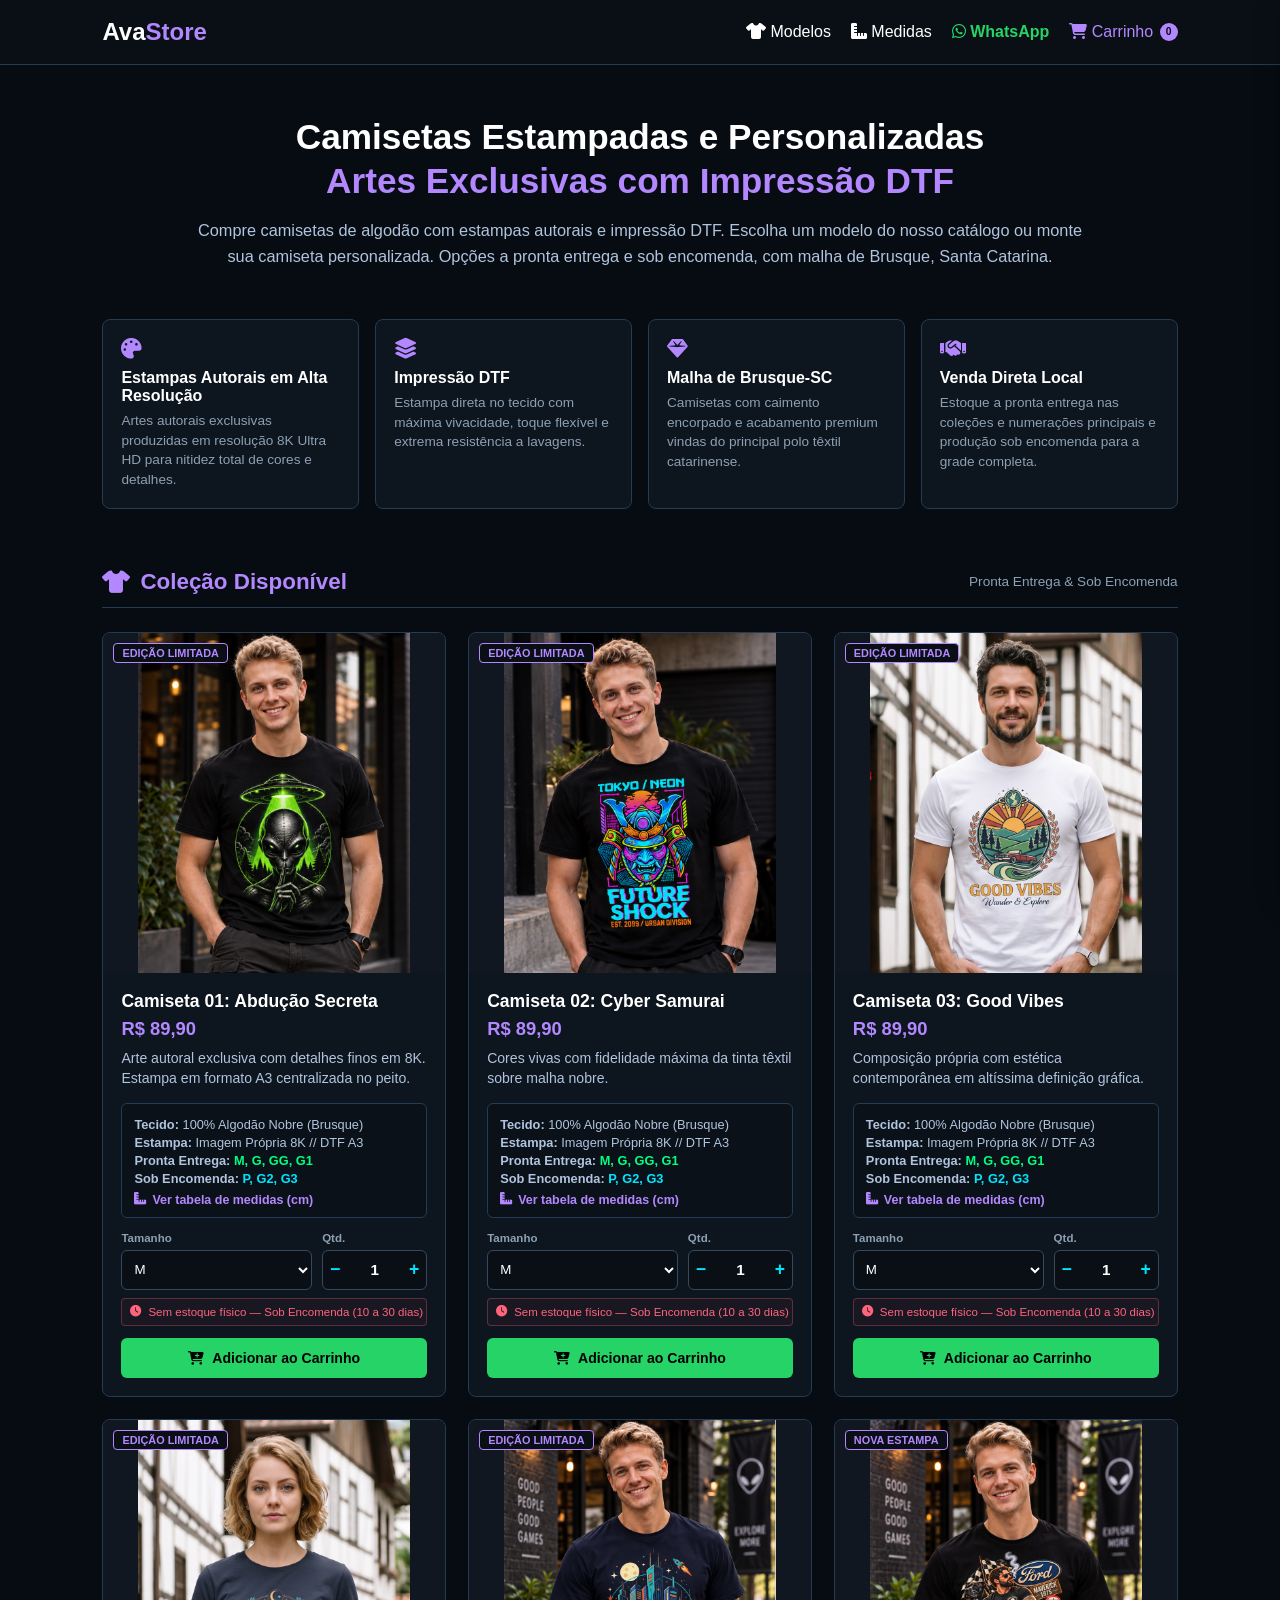
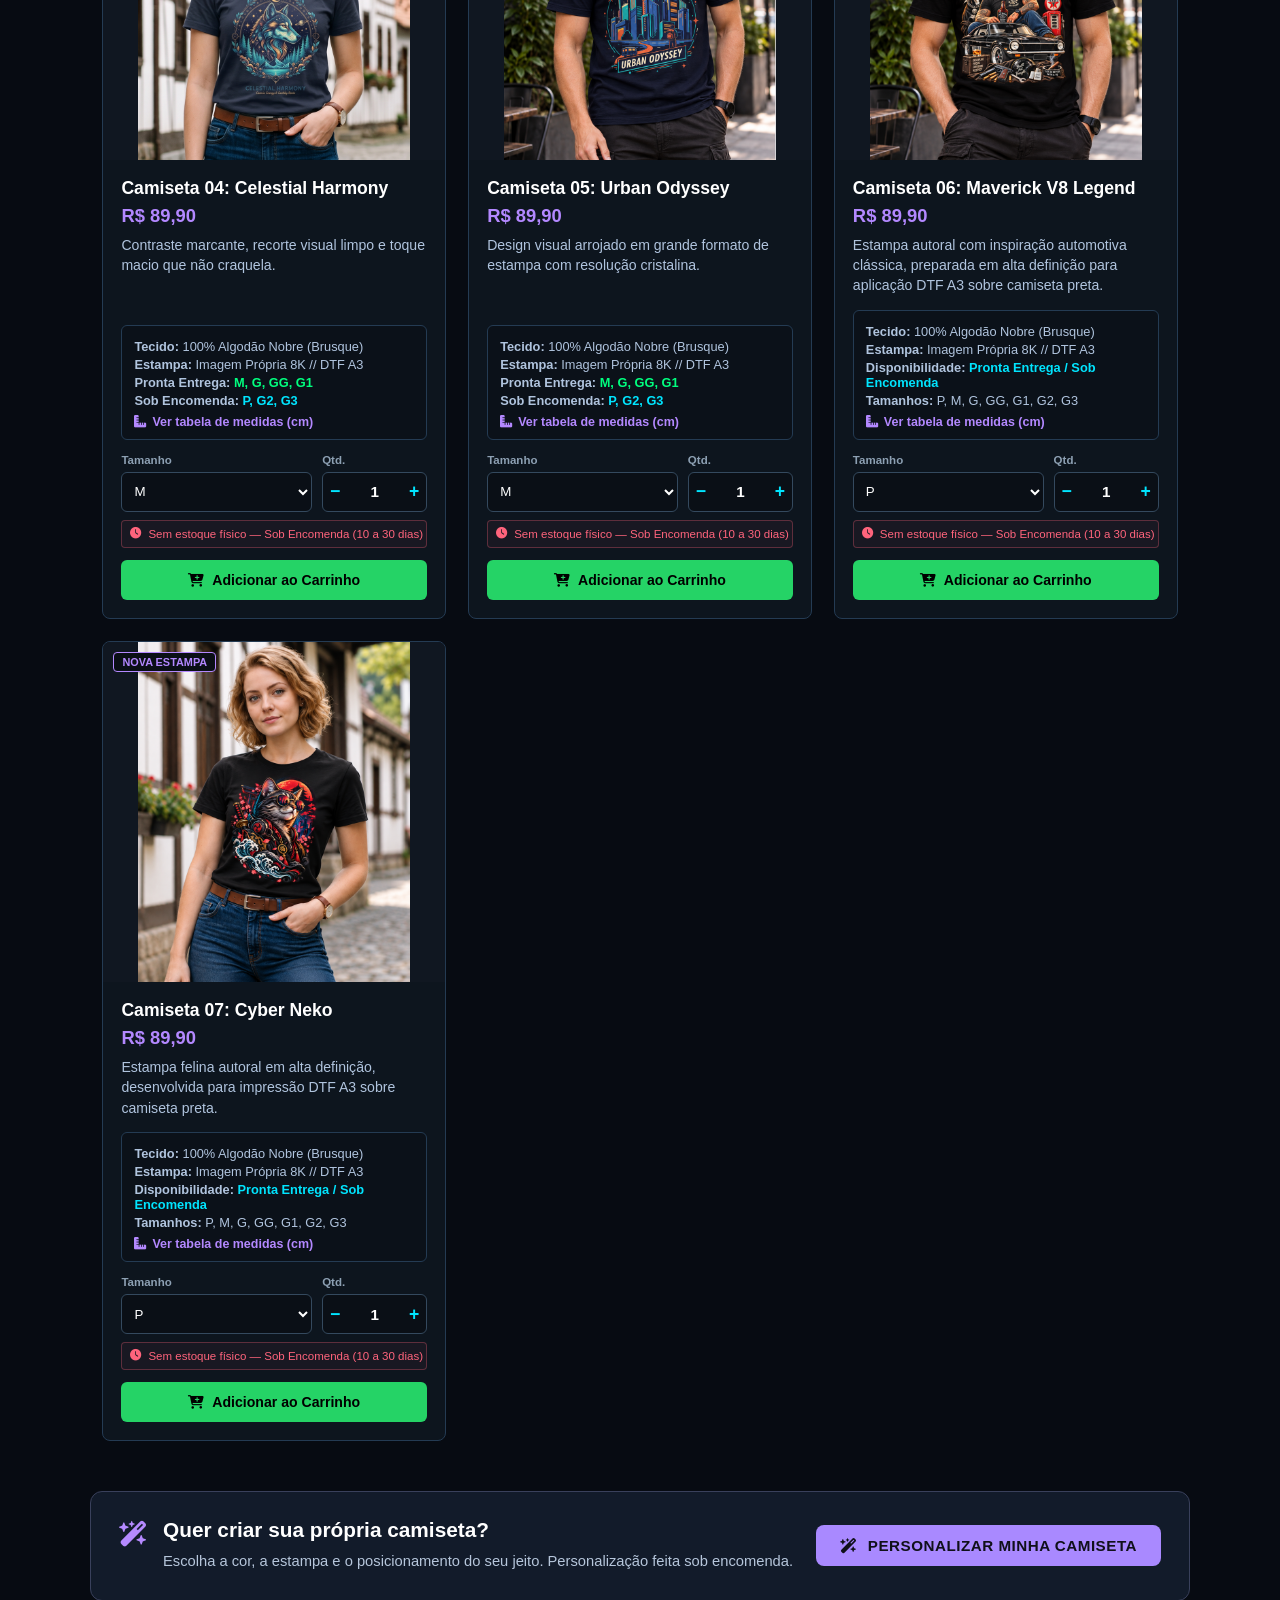
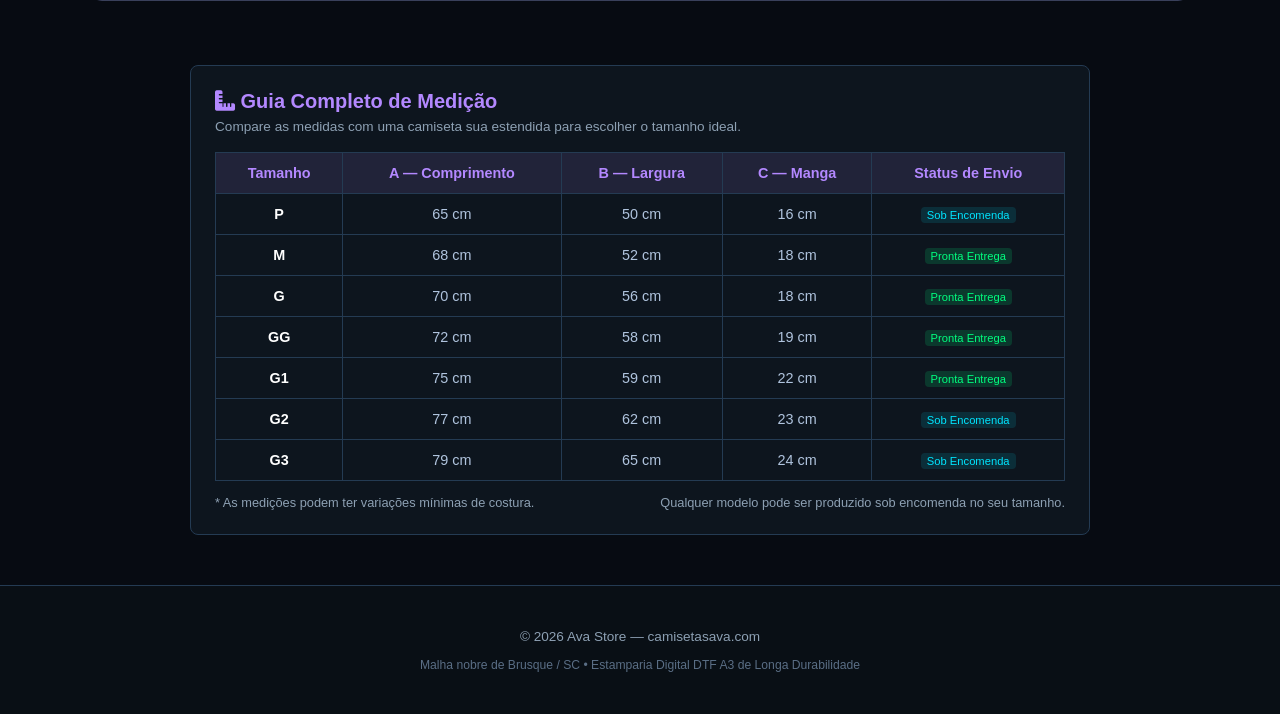
==== commit 12185e3d: "Add files via upload" ====
--- a/index.html
+++ b/index.html
@@ -1928,14 +1928,14 @@
         </div>
 
         <!-- =================================================
-             CAMISETA 06
+             CAMISETA 06 (Atualizado para stock-model="true")
         ================================================ -->
         <div
             class="shirt-card"
             data-id="06"
             data-name="Maverick V8 Legend"
             data-color="Preta"
-            data-stock-model="false"
+            data-stock-model="true"
             data-price="89.90"
         >
 
@@ -1984,7 +1984,7 @@
                     <div>
                         <strong>Disponibilidade:</strong>
                         <span class="badge-encomenda">
-                            Sob Encomenda
+                            Pronta Entrega / Sob Encomenda
                         </span>
                     </div>
 
@@ -2044,14 +2044,14 @@
         </div>
 
         <!-- =================================================
-             CAMISETA 07
+             CAMISETA 07 (Atualizado para stock-model="true")
         ================================================ -->
         <div
             class="shirt-card"
             data-id="07"
             data-name="Cyber Neko"
             data-color="Preta"
-            data-stock-model="false"
+            data-stock-model="true"
             data-price="89.90"
         >
 
@@ -2099,7 +2099,7 @@
                     <div>
                         <strong>Disponibilidade:</strong>
                         <span class="badge-encomenda">
-                            Sob Encomenda
+                            Pronta Entrega / Sob Encomenda
                         </span>
                     </div>
 
